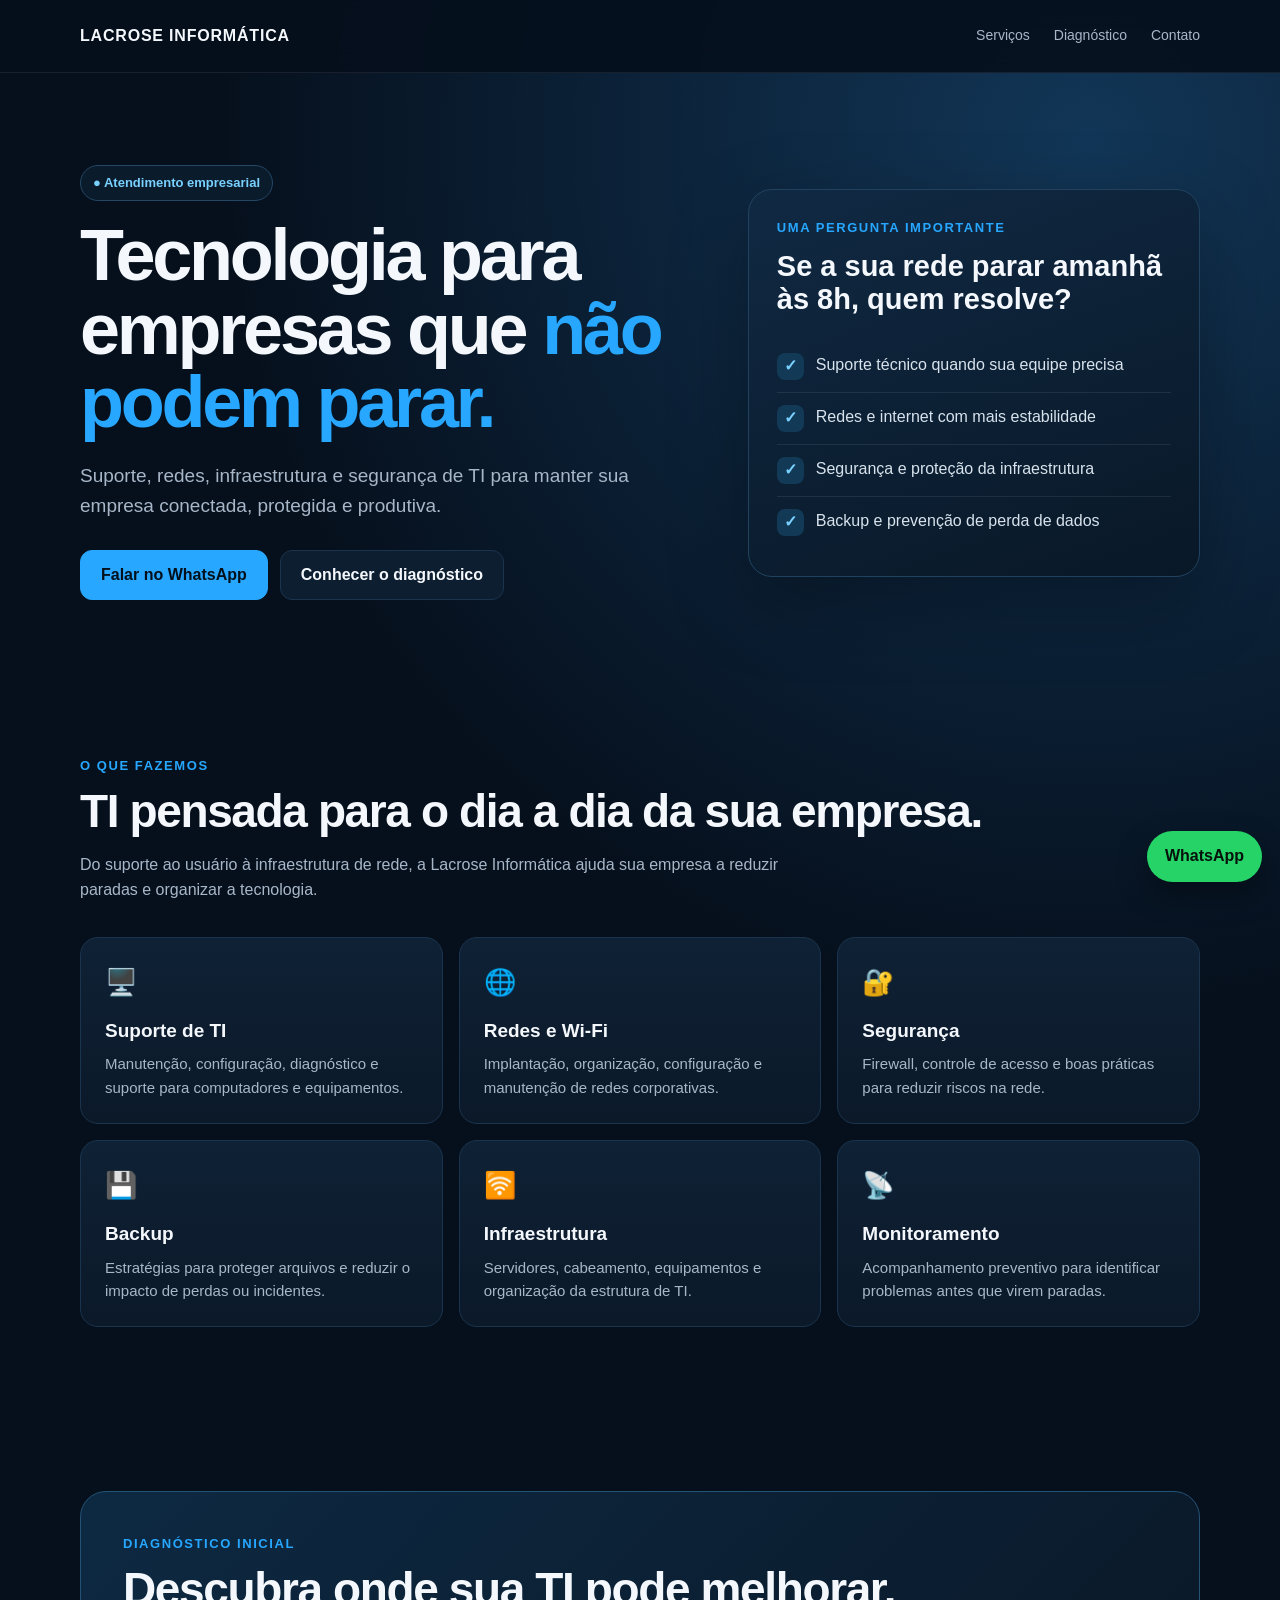
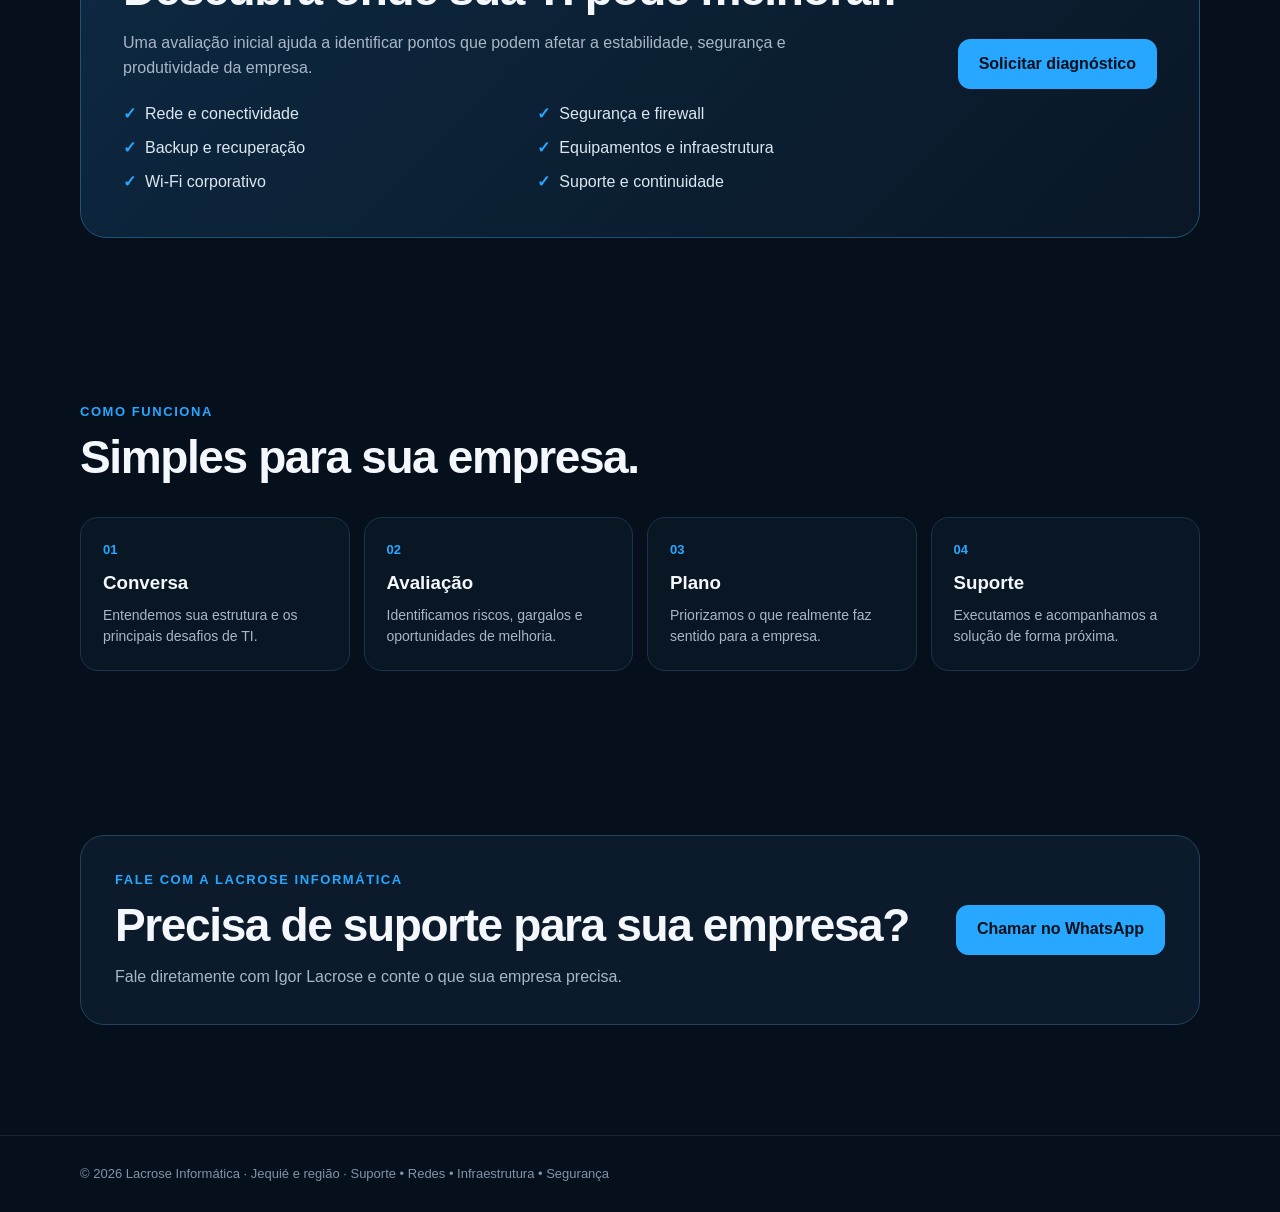
==== index.html @ 8b7aa982 "Publicar páginas institucionais" ====
<!doctype html>
<html lang="pt-BR">
<head>
<meta charset="utf-8">
<meta name="viewport" content="width=device-width,initial-scale=1">
<meta name="description" content="Lacrose Informática — suporte, redes, infraestrutura e segurança de TI para empresas.">
<title>Lacrose Informática | Tecnologia para empresas que não podem parar</title>
<style>
:root{--bg:#06101d;--panel:#0b1929;--panel2:#0f2135;--text:#f4f8fc;--muted:#a8b7c8;--accent:#27a7ff;--accent2:#79d1ff;--line:#1b344d;--max:1120px}
*{box-sizing:border-box}html{scroll-behavior:smooth}
body{margin:0;background:radial-gradient(circle at 85% 5%,#123657 0,transparent 30%),var(--bg);color:var(--text);font-family:Arial,Helvetica,sans-serif;line-height:1.55}
a{text-decoration:none;color:inherit}.container{width:min(calc(100% - 36px),var(--max));margin:auto}
nav{position:sticky;top:0;z-index:10;background:rgba(6,16,29,.92);backdrop-filter:blur(12px);border-bottom:1px solid rgba(255,255,255,.07)}
.navin{height:72px;display:flex;align-items:center;justify-content:space-between}.logo{font-weight:900;letter-spacing:.05em}.logo span{color:var(--accent)}
.navlinks{display:flex;gap:24px;color:var(--muted);font-size:14px}
.hero{padding:92px 0 74px}.grid{display:grid;grid-template-columns:1.15fr .85fr;gap:56px;align-items:center}
.badge{display:inline-flex;padding:7px 12px;border:1px solid #244765;border-radius:999px;background:#0a1b2c;color:var(--accent2);font-size:13px;font-weight:700}
h1{font-size:clamp(42px,6vw,72px);line-height:1.02;margin:18px 0 22px;letter-spacing:-.045em}h1 em{font-style:normal;color:var(--accent)}
.lead{font-size:19px;color:var(--muted);max-width:650px}.actions{display:flex;flex-wrap:wrap;gap:12px;margin-top:30px}
.btn{display:inline-flex;justify-content:center;align-items:center;min-height:50px;padding:0 20px;border-radius:12px;font-weight:800;border:1px solid var(--line);transition:.2s}.primary{background:var(--accent);color:#03101b;border-color:var(--accent)}.secondary{background:#0d1e30}
.hero-card{background:linear-gradient(160deg,#102943,#091827);border:1px solid #21425e;border-radius:24px;padding:28px;box-shadow:0 25px 80px rgba(0,0,0,.28)}
.kicker{color:var(--accent);font-size:13px;font-weight:900;letter-spacing:.12em;text-transform:uppercase}.question{font-size:29px;line-height:1.15;font-weight:850;margin:12px 0 24px}
.check{display:flex;gap:12px;padding:12px 0;border-bottom:1px solid rgba(255,255,255,.08);color:#d8e3ed}.check:last-child{border:0}
.icon{width:27px;height:27px;border-radius:8px;display:grid;place-items:center;background:#123956;color:var(--accent2);font-weight:900;flex:none}
section{padding:82px 0}h2{font-size:clamp(30px,4vw,46px);line-height:1.1;margin:10px 0 14px;letter-spacing:-.03em}.intro{color:var(--muted);max-width:720px}
.cards{display:grid;grid-template-columns:repeat(3,1fr);gap:16px;margin-top:34px}.card{background:linear-gradient(180deg,var(--panel2),var(--panel));border:1px solid var(--line);border-radius:18px;padding:24px}
.card h3{margin:14px 0 7px;font-size:19px}.card p{margin:0;color:var(--muted);font-size:15px}.bigicon{font-size:26px}
.diagnostic{background:linear-gradient(135deg,#0d2942,#0a1726);border:1px solid #235274;border-radius:26px;padding:42px}.diagnostic-grid{display:grid;grid-template-columns:1fr auto;gap:30px;align-items:center}
.list{display:grid;grid-template-columns:repeat(2,1fr);gap:9px 24px;margin:22px 0 0;padding:0;list-style:none;color:#dbe7f1}.list li:before{content:"✓";color:var(--accent);font-weight:900;margin-right:9px}
.steps{display:grid;grid-template-columns:repeat(4,1fr);gap:14px;margin-top:34px}.step{padding:22px;border:1px solid var(--line);border-radius:18px;background:#091725}
.num{font-size:13px;color:var(--accent);font-weight:900}.step h3{margin:8px 0}.step p{margin:0;color:var(--muted);font-size:14px}
.contact{padding-bottom:110px}.contact-box{display:flex;justify-content:space-between;gap:30px;align-items:center;background:#0b1b2b;border:1px solid #21425e;border-radius:24px;padding:34px}.contact-box p{color:var(--muted);margin:8px 0 0}
footer{border-top:1px solid rgba(255,255,255,.08);padding:28px 0;color:#8193a6;font-size:13px}.float{position:fixed;right:18px;bottom:18px;z-index:20;background:#25d366;color:#06120b;padding:13px 18px;border-radius:999px;font-weight:900;box-shadow:0 12px 30px rgba(0,0,0,.35)}
@media(max-width:850px){.grid{grid-template-columns:1fr;gap:32px}.hero{padding-top:58px}.cards{grid-template-columns:1fr 1fr}.steps{grid-template-columns:1fr 1fr}.diagnostic-grid,.contact-box{display:grid;grid-template-columns:1fr}.navlinks{display:none}}
@media(max-width:560px){.container{width:min(calc(100% - 28px),var(--max))}.cards,.steps,.list{grid-template-columns:1fr}h1{font-size:46px}.lead{font-size:17px}section{padding:62px 0}.hero-card,.diagnostic{padding:24px}.actions .btn{width:100%}.contact-box{padding:25px}}
</style>
</head>
<body>
<nav><div class="container navin"><a class="logo" href="#">LACROSE INFORMÁTICA</span></a><div class="navlinks"><a href="#servicos">Serviços</a><a href="#diagnostico">Diagnóstico</a><a href="#contato">Contato</a></div></div></nav>
<main>
<section class="hero"><div class="container grid"><div>
<div class="badge">● Atendimento empresarial</div>
<h1>Tecnologia para empresas que <em>não podem parar.</em></h1>
<p class="lead">Suporte, redes, infraestrutura e segurança de TI para manter sua empresa conectada, protegida e produtiva.</p>
<div class="actions">
<a class="btn primary" href="https://wa.me/5573981097097?text=Ol%C3%A1%2C%20vim%20pelo%20site%20da%20Lacrose%20Inform%C3%A1tica%20e%20gostaria%20de%20conhecer%20o%20atendimento%20empresarial." target="_blank">Falar no WhatsApp</a>
<a class="btn secondary" href="#diagnostico">Conhecer o diagnóstico</a>
</div></div>
<div class="hero-card"><div class="kicker">Uma pergunta importante</div><div class="question">Se a sua rede parar amanhã às 8h, quem resolve?</div>
<div class="check"><span class="icon">✓</span><span>Suporte técnico quando sua equipe precisa</span></div>
<div class="check"><span class="icon">✓</span><span>Redes e internet com mais estabilidade</span></div>
<div class="check"><span class="icon">✓</span><span>Segurança e proteção da infraestrutura</span></div>
<div class="check"><span class="icon">✓</span><span>Backup e prevenção de perda de dados</span></div></div></div></section>
<section id="servicos"><div class="container"><div class="kicker">O que fazemos</div><h2>TI pensada para o dia a dia da sua empresa.</h2><p class="intro">Do suporte ao usuário à infraestrutura de rede, a Lacrose Informática ajuda sua empresa a reduzir paradas e organizar a tecnologia.</p>
<div class="cards">
<article class="card"><div class="bigicon">🖥️</div><h3>Suporte de TI</h3><p>Manutenção, configuração, diagnóstico e suporte para computadores e equipamentos.</p></article>
<article class="card"><div class="bigicon">🌐</div><h3>Redes e Wi‑Fi</h3><p>Implantação, organização, configuração e manutenção de redes corporativas.</p></article>
<article class="card"><div class="bigicon">🔐</div><h3>Segurança</h3><p>Firewall, controle de acesso e boas práticas para reduzir riscos na rede.</p></article>
<article class="card"><div class="bigicon">💾</div><h3>Backup</h3><p>Estratégias para proteger arquivos e reduzir o impacto de perdas ou incidentes.</p></article>
<article class="card"><div class="bigicon">🛜</div><h3>Infraestrutura</h3><p>Servidores, cabeamento, equipamentos e organização da estrutura de TI.</p></article>
<article class="card"><div class="bigicon">📡</div><h3>Monitoramento</h3><p>Acompanhamento preventivo para identificar problemas antes que virem paradas.</p></article>
</div></div></section>
<section id="diagnostico"><div class="container"><div class="diagnostic"><div class="diagnostic-grid"><div>
<div class="kicker">Diagnóstico inicial</div><h2>Descubra onde sua TI pode melhorar.</h2><p class="intro">Uma avaliação inicial ajuda a identificar pontos que podem afetar a estabilidade, segurança e produtividade da empresa.</p>
<ul class="list"><li>Rede e conectividade</li><li>Segurança e firewall</li><li>Backup e recuperação</li><li>Equipamentos e infraestrutura</li><li>Wi‑Fi corporativo</li><li>Suporte e continuidade</li></ul>
</div><a class="btn primary" href="https://wa.me/5573981097097?text=Ol%C3%A1%2C%20quero%20solicitar%20um%20diagn%C3%B3stico%20inicial%20da%20infraestrutura%20de%20TI%20da%20minha%20empresa." target="_blank">Solicitar diagnóstico</a></div></div></div></section>
<section><div class="container"><div class="kicker">Como funciona</div><h2>Simples para sua empresa.</h2><div class="steps">
<div class="step"><div class="num">01</div><h3>Conversa</h3><p>Entendemos sua estrutura e os principais desafios de TI.</p></div>
<div class="step"><div class="num">02</div><h3>Avaliação</h3><p>Identificamos riscos, gargalos e oportunidades de melhoria.</p></div>
<div class="step"><div class="num">03</div><h3>Plano</h3><p>Priorizamos o que realmente faz sentido para a empresa.</p></div>
<div class="step"><div class="num">04</div><h3>Suporte</h3><p>Executamos e acompanhamos a solução de forma próxima.</p></div>
</div></div></section>
<section id="contato" class="contact"><div class="container"><div class="contact-box"><div>
<div class="kicker">Fale com a Lacrose Informática</div><h2>Precisa de suporte para sua empresa?</h2><p>Fale diretamente com Igor Lacrose e conte o que sua empresa precisa.</p>
</div><a class="btn primary" href="https://wa.me/5573981097097?text=Ol%C3%A1%2C%20quero%20falar%20com%20a%20Lacrose%20Inform%C3%A1tica." target="_blank">Chamar no WhatsApp</a>
</div></div></section>
</main>
<footer><div class="container">© 2026 Lacrose Informática · Jequié e região · Suporte • Redes • Infraestrutura • Segurança</div></footer>
<a class="float" href="https://wa.me/5573981097097?text=Ol%C3%A1%2C%20vim%20pelo%20site%20da%20Lacrose%20Inform%C3%A1tica." target="_blank">WhatsApp</a>
</body></html>
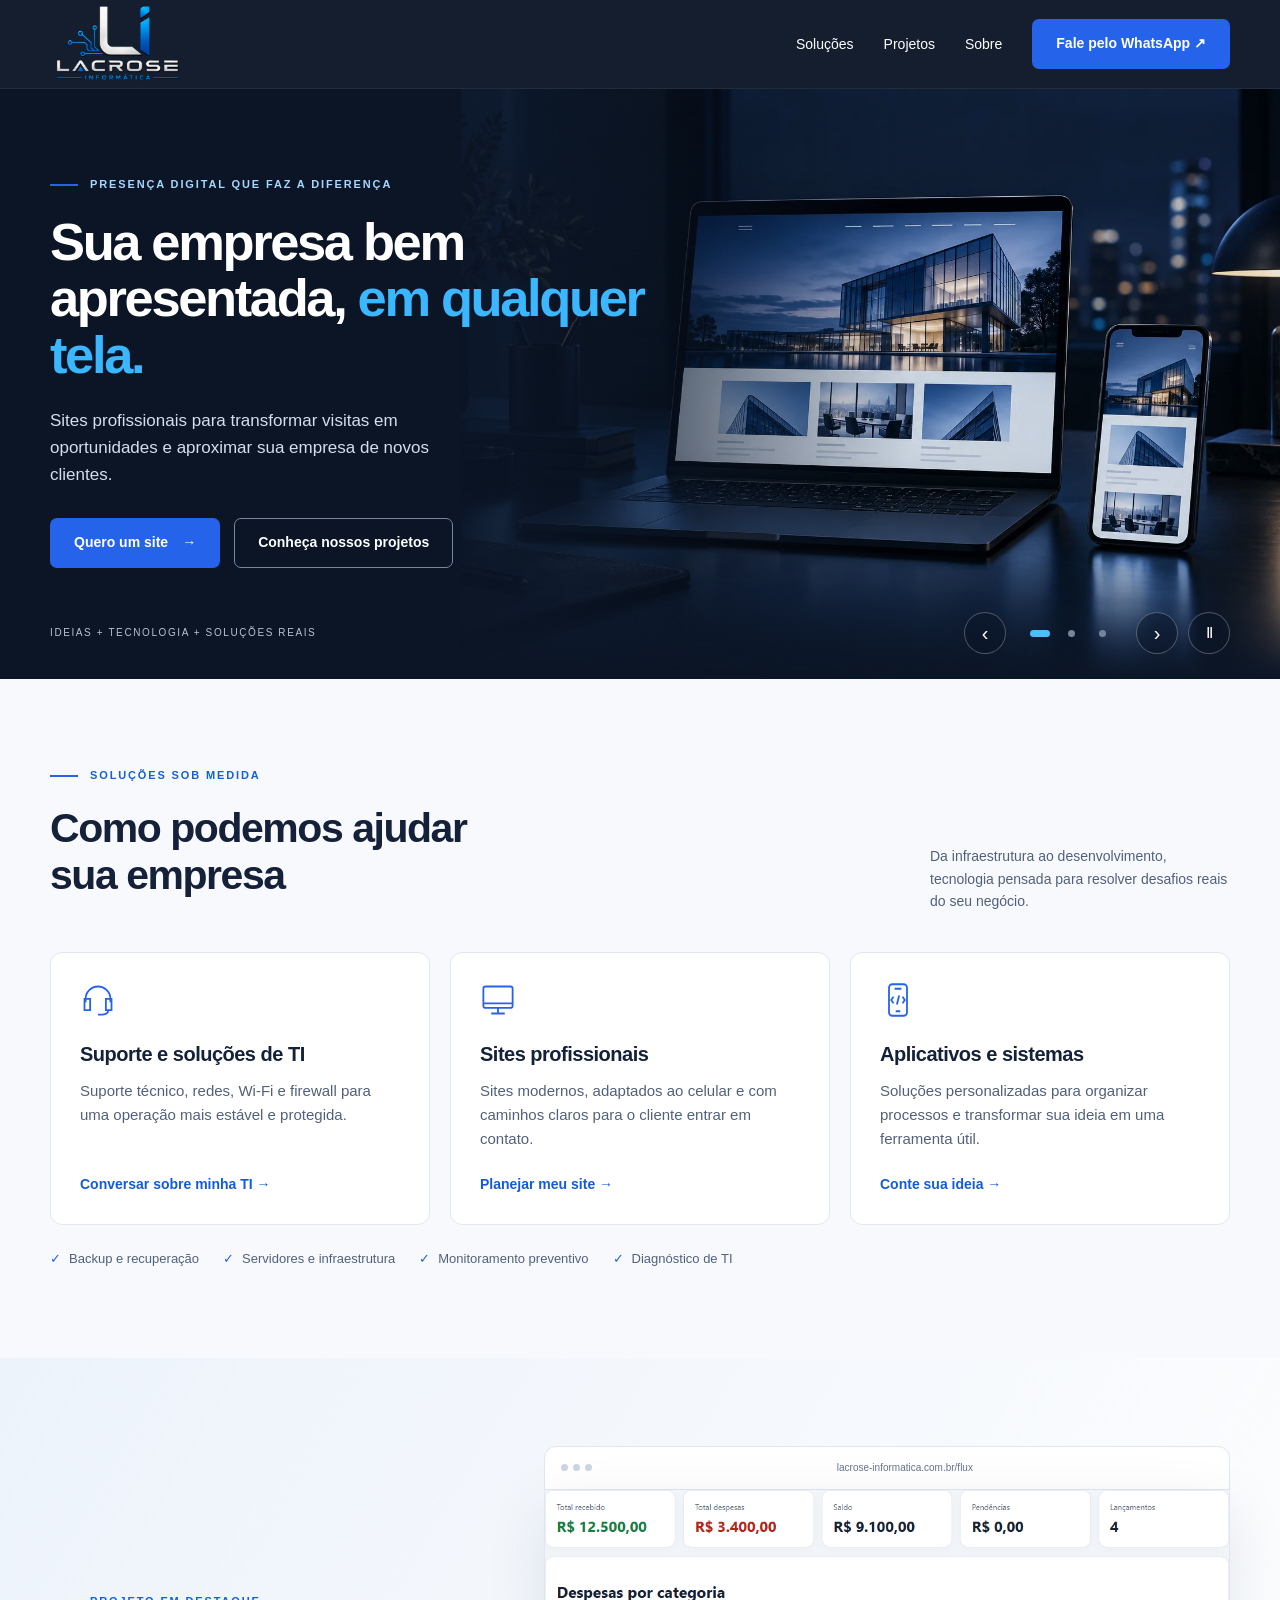
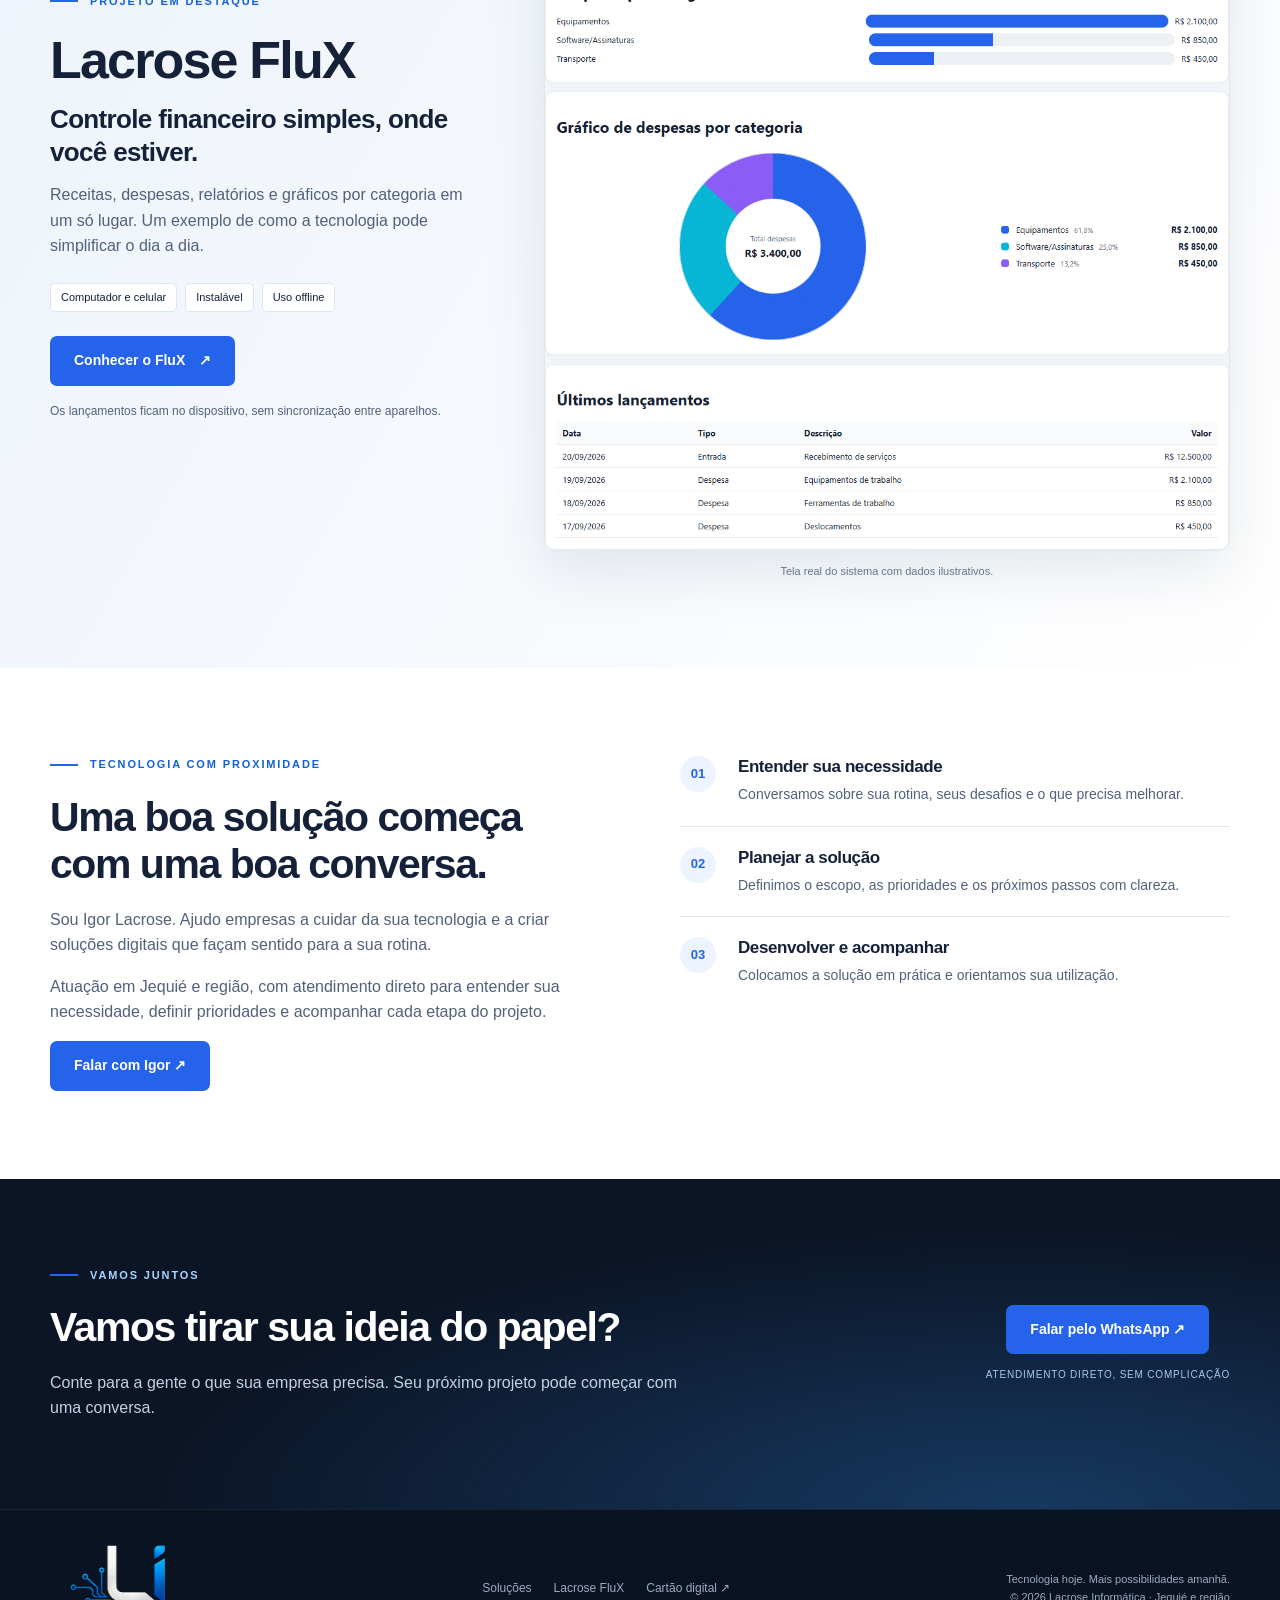
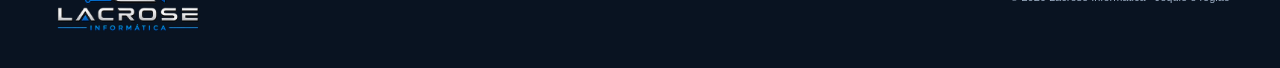
==== commit fad0bd81: "Substituir página principal por novo site Lacrose com carrossel e destaque FluX" ====
--- a/index.html
+++ b/index.html
@@ -1,80 +1,54 @@
-<!doctype html>
-<html lang="pt-BR">
-<head>
-<meta charset="utf-8">
-<meta name="viewport" content="width=device-width,initial-scale=1">
-<meta name="description" content="Lacrose Informática — suporte, redes, infraestrutura e segurança de TI para empresas.">
-<title>Lacrose Informática | Tecnologia para empresas que não podem parar</title>
-<style>
-:root{--bg:#06101d;--panel:#0b1929;--panel2:#0f2135;--text:#f4f8fc;--muted:#a8b7c8;--accent:#27a7ff;--accent2:#79d1ff;--line:#1b344d;--max:1120px}
-*{box-sizing:border-box}html{scroll-behavior:smooth}
-body{margin:0;background:radial-gradient(circle at 85% 5%,#123657 0,transparent 30%),var(--bg);color:var(--text);font-family:Arial,Helvetica,sans-serif;line-height:1.55}
-a{text-decoration:none;color:inherit}.container{width:min(calc(100% - 36px),var(--max));margin:auto}
-nav{position:sticky;top:0;z-index:10;background:rgba(6,16,29,.92);backdrop-filter:blur(12px);border-bottom:1px solid rgba(255,255,255,.07)}
-.navin{height:72px;display:flex;align-items:center;justify-content:space-between}.logo{font-weight:900;letter-spacing:.05em}.logo span{color:var(--accent)}
-.navlinks{display:flex;gap:24px;color:var(--muted);font-size:14px}
-.hero{padding:92px 0 74px}.grid{display:grid;grid-template-columns:1.15fr .85fr;gap:56px;align-items:center}
-.badge{display:inline-flex;padding:7px 12px;border:1px solid #244765;border-radius:999px;background:#0a1b2c;color:var(--accent2);font-size:13px;font-weight:700}
-h1{font-size:clamp(42px,6vw,72px);line-height:1.02;margin:18px 0 22px;letter-spacing:-.045em}h1 em{font-style:normal;color:var(--accent)}
-.lead{font-size:19px;color:var(--muted);max-width:650px}.actions{display:flex;flex-wrap:wrap;gap:12px;margin-top:30px}
-.btn{display:inline-flex;justify-content:center;align-items:center;min-height:50px;padding:0 20px;border-radius:12px;font-weight:800;border:1px solid var(--line);transition:.2s}.primary{background:var(--accent);color:#03101b;border-color:var(--accent)}.secondary{background:#0d1e30}
-.hero-card{background:linear-gradient(160deg,#102943,#091827);border:1px solid #21425e;border-radius:24px;padding:28px;box-shadow:0 25px 80px rgba(0,0,0,.28)}
-.kicker{color:var(--accent);font-size:13px;font-weight:900;letter-spacing:.12em;text-transform:uppercase}.question{font-size:29px;line-height:1.15;font-weight:850;margin:12px 0 24px}
-.check{display:flex;gap:12px;padding:12px 0;border-bottom:1px solid rgba(255,255,255,.08);color:#d8e3ed}.check:last-child{border:0}
-.icon{width:27px;height:27px;border-radius:8px;display:grid;place-items:center;background:#123956;color:var(--accent2);font-weight:900;flex:none}
-section{padding:82px 0}h2{font-size:clamp(30px,4vw,46px);line-height:1.1;margin:10px 0 14px;letter-spacing:-.03em}.intro{color:var(--muted);max-width:720px}
-.cards{display:grid;grid-template-columns:repeat(3,1fr);gap:16px;margin-top:34px}.card{background:linear-gradient(180deg,var(--panel2),var(--panel));border:1px solid var(--line);border-radius:18px;padding:24px}
-.card h3{margin:14px 0 7px;font-size:19px}.card p{margin:0;color:var(--muted);font-size:15px}.bigicon{font-size:26px}
-.diagnostic{background:linear-gradient(135deg,#0d2942,#0a1726);border:1px solid #235274;border-radius:26px;padding:42px}.diagnostic-grid{display:grid;grid-template-columns:1fr auto;gap:30px;align-items:center}
-.list{display:grid;grid-template-columns:repeat(2,1fr);gap:9px 24px;margin:22px 0 0;padding:0;list-style:none;color:#dbe7f1}.list li:before{content:"✓";color:var(--accent);font-weight:900;margin-right:9px}
-.steps{display:grid;grid-template-columns:repeat(4,1fr);gap:14px;margin-top:34px}.step{padding:22px;border:1px solid var(--line);border-radius:18px;background:#091725}
-.num{font-size:13px;color:var(--accent);font-weight:900}.step h3{margin:8px 0}.step p{margin:0;color:var(--muted);font-size:14px}
-.contact{padding-bottom:110px}.contact-box{display:flex;justify-content:space-between;gap:30px;align-items:center;background:#0b1b2b;border:1px solid #21425e;border-radius:24px;padding:34px}.contact-box p{color:var(--muted);margin:8px 0 0}
-footer{border-top:1px solid rgba(255,255,255,.08);padding:28px 0;color:#8193a6;font-size:13px}.float{position:fixed;right:18px;bottom:18px;z-index:20;background:#25d366;color:#06120b;padding:13px 18px;border-radius:999px;font-weight:900;box-shadow:0 12px 30px rgba(0,0,0,.35)}
-@media(max-width:850px){.grid{grid-template-columns:1fr;gap:32px}.hero{padding-top:58px}.cards{grid-template-columns:1fr 1fr}.steps{grid-template-columns:1fr 1fr}.diagnostic-grid,.contact-box{display:grid;grid-template-columns:1fr}.navlinks{display:none}}
-@media(max-width:560px){.container{width:min(calc(100% - 28px),var(--max))}.cards,.steps,.list{grid-template-columns:1fr}h1{font-size:46px}.lead{font-size:17px}section{padding:62px 0}.hero-card,.diagnostic{padding:24px}.actions .btn{width:100%}.contact-box{padding:25px}}
-</style>
-</head>
-<body>
-<nav><div class="container navin"><a class="logo" href="#">LACROSE INFORMÁTICA</span></a><div class="navlinks"><a href="#servicos">Serviços</a><a href="#diagnostico">Diagnóstico</a><a href="#contato">Contato</a></div></div></nav>
-<main>
-<section class="hero"><div class="container grid"><div>
-<div class="badge">● Atendimento empresarial</div>
-<h1>Tecnologia para empresas que <em>não podem parar.</em></h1>
-<p class="lead">Suporte, redes, infraestrutura e segurança de TI para manter sua empresa conectada, protegida e produtiva.</p>
-<div class="actions">
-<a class="btn primary" href="https://wa.me/5573981097097?text=Ol%C3%A1%2C%20vim%20pelo%20site%20da%20Lacrose%20Inform%C3%A1tica%20e%20gostaria%20de%20conhecer%20o%20atendimento%20empresarial." target="_blank">Falar no WhatsApp</a>
-<a class="btn secondary" href="#diagnostico">Conhecer o diagnóstico</a>
-</div></div>
-<div class="hero-card"><div class="kicker">Uma pergunta importante</div><div class="question">Se a sua rede parar amanhã às 8h, quem resolve?</div>
-<div class="check"><span class="icon">✓</span><span>Suporte técnico quando sua equipe precisa</span></div>
-<div class="check"><span class="icon">✓</span><span>Redes e internet com mais estabilidade</span></div>
-<div class="check"><span class="icon">✓</span><span>Segurança e proteção da infraestrutura</span></div>
-<div class="check"><span class="icon">✓</span><span>Backup e prevenção de perda de dados</span></div></div></div></section>
-<section id="servicos"><div class="container"><div class="kicker">O que fazemos</div><h2>TI pensada para o dia a dia da sua empresa.</h2><p class="intro">Do suporte ao usuário à infraestrutura de rede, a Lacrose Informática ajuda sua empresa a reduzir paradas e organizar a tecnologia.</p>
-<div class="cards">
-<article class="card"><div class="bigicon">🖥️</div><h3>Suporte de TI</h3><p>Manutenção, configuração, diagnóstico e suporte para computadores e equipamentos.</p></article>
-<article class="card"><div class="bigicon">🌐</div><h3>Redes e Wi‑Fi</h3><p>Implantação, organização, configuração e manutenção de redes corporativas.</p></article>
-<article class="card"><div class="bigicon">🔐</div><h3>Segurança</h3><p>Firewall, controle de acesso e boas práticas para reduzir riscos na rede.</p></article>
-<article class="card"><div class="bigicon">💾</div><h3>Backup</h3><p>Estratégias para proteger arquivos e reduzir o impacto de perdas ou incidentes.</p></article>
-<article class="card"><div class="bigicon">🛜</div><h3>Infraestrutura</h3><p>Servidores, cabeamento, equipamentos e organização da estrutura de TI.</p></article>
-<article class="card"><div class="bigicon">📡</div><h3>Monitoramento</h3><p>Acompanhamento preventivo para identificar problemas antes que virem paradas.</p></article>
-</div></div></section>
-<section id="diagnostico"><div class="container"><div class="diagnostic"><div class="diagnostic-grid"><div>
-<div class="kicker">Diagnóstico inicial</div><h2>Descubra onde sua TI pode melhorar.</h2><p class="intro">Uma avaliação inicial ajuda a identificar pontos que podem afetar a estabilidade, segurança e produtividade da empresa.</p>
-<ul class="list"><li>Rede e conectividade</li><li>Segurança e firewall</li><li>Backup e recuperação</li><li>Equipamentos e infraestrutura</li><li>Wi‑Fi corporativo</li><li>Suporte e continuidade</li></ul>
-</div><a class="btn primary" href="https://wa.me/5573981097097?text=Ol%C3%A1%2C%20quero%20solicitar%20um%20diagn%C3%B3stico%20inicial%20da%20infraestrutura%20de%20TI%20da%20minha%20empresa." target="_blank">Solicitar diagnóstico</a></div></div></div></section>
-<section><div class="container"><div class="kicker">Como funciona</div><h2>Simples para sua empresa.</h2><div class="steps">
-<div class="step"><div class="num">01</div><h3>Conversa</h3><p>Entendemos sua estrutura e os principais desafios de TI.</p></div>
-<div class="step"><div class="num">02</div><h3>Avaliação</h3><p>Identificamos riscos, gargalos e oportunidades de melhoria.</p></div>
-<div class="step"><div class="num">03</div><h3>Plano</h3><p>Priorizamos o que realmente faz sentido para a empresa.</p></div>
-<div class="step"><div class="num">04</div><h3>Suporte</h3><p>Executamos e acompanhamos a solução de forma próxima.</p></div>
-</div></div></section>
-<section id="contato" class="contact"><div class="container"><div class="contact-box"><div>
-<div class="kicker">Fale com a Lacrose Informática</div><h2>Precisa de suporte para sua empresa?</h2><p>Fale diretamente com Igor Lacrose e conte o que sua empresa precisa.</p>
-</div><a class="btn primary" href="https://wa.me/5573981097097?text=Ol%C3%A1%2C%20quero%20falar%20com%20a%20Lacrose%20Inform%C3%A1tica." target="_blank">Chamar no WhatsApp</a>
-</div></div></section>
-</main>
-<footer><div class="container">© 2026 Lacrose Informática · Jequié e região · Suporte • Redes • Infraestrutura • Segurança</div></footer>
-<a class="float" href="https://wa.me/5573981097097?text=Ol%C3%A1%2C%20vim%20pelo%20site%20da%20Lacrose%20Inform%C3%A1tica." target="_blank">WhatsApp</a>
-</body></html>+<!doctype html>
+<html lang="pt-BR">
+<head>
+<meta charset="utf-8"><meta name="viewport" content="width=device-width,initial-scale=1,viewport-fit=cover">
+<meta name="theme-color" content="#0b1526"><meta name="description" content="Sites profissionais, aplicativos personalizados, suporte de TI, redes e firewall. Conheça as soluções da Lacrose Informática para sua empresa.">
+<meta property="og:title" content="Lacrose Informática | Sua empresa mais digital"><meta property="og:description" content="Sites, aplicativos sob medida e soluções de TI. Tecnologia para simplificar a rotina da sua empresa."><meta property="og:type" content="website"><meta property="og:url" content="https://lacrose-informatica.com.br/"><meta property="og:image" content="https://lacrose-informatica.com.br/lacrose-sites.webp">
+<link rel="canonical" href="https://lacrose-informatica.com.br/"><title>Lacrose Informática | Sites, aplicativos e soluções de TI</title>
+<link rel="preload" as="image" href="lacrose-sites.webp">
+<style>
+:root{--navy:#0b1526;--blue:#2563eb;--cyan:#3bb7ff;--ink:#142139;--muted:#52617a;--line:#e0e7f0;--max:1180px}*{box-sizing:border-box}html{scroll-behavior:smooth;scroll-padding-top:100px}body{margin:0;font-family:Inter,Segoe UI,Arial,sans-serif;color:var(--ink);line-height:1.6;background:#fff}button,a{-webkit-tap-highlight-color:transparent}button{font:inherit;cursor:pointer}a{color:inherit;text-decoration:none}button,a{touch-action:manipulation}img{display:block;max-width:100%;height:auto}a:focus-visible,button:focus-visible{outline:3px solid #49bfff;outline-offset:5px}.wrap{width:min(var(--max),calc(100% - 64px));margin:auto}.skip{position:fixed;top:-100px;left:20px;background:#fff;padding:12px;z-index:100}.skip:focus{top:10px}.header{position:sticky;top:0;z-index:20;background:#0b1526f5;color:#fff;border-bottom:1px solid #ffffff10;backdrop-filter:blur(16px)}.nav{display:flex;align-items:center;justify-content:space-between;min-height:88px;gap:28px}.logo{line-height:1;font-size:28px;letter-spacing:.015em;font-weight:800;display:inline-flex;flex-direction:column}.logo .a{color:var(--cyan)}.logo small{letter-spacing:.4em;font-size:9px;margin-top:8px;font-weight:500}.navlinks{display:flex;align-items:center;gap:30px;font-size:14px}.navlinks>a:not(.btn):hover{color:var(--cyan)}.btn{display:inline-flex;align-items:center;justify-content:center;gap:14px;padding:14px 23px;min-height:48px;border-radius:7px;background:var(--blue);color:white;border:1px solid transparent;font-weight:650;font-size:14px;line-height:1.4;transition:background .2s,transform .2s}.btn:hover{background:#164bcd;transform:translateY(-2px)}.btn.outline{background:transparent;border-color:#7288a1;color:#fff}.btn.outline:hover{background:#ffffff10}.menu{display:none;background:transparent;color:white;border:1px solid #435065;border-radius:6px;padding:9px 13px}.hero{background:var(--navy);color:white;position:relative;overflow:hidden}.slide[hidden]{display:none}.slide{position:relative;min-height:590px;display:flex;align-items:center;padding:76px 0 100px}.hero-image{position:absolute;right:0;top:0;width:64%;height:100%;object-fit:cover;object-position:center;opacity:.94}.shade{position:absolute;inset:0;background:linear-gradient(90deg,#0b1526 0%,#0b1526 29%,#0b1526d9 42%,#0b152600 71%),linear-gradient(0deg,#0b1526 0%,transparent 22%)}.slide-content{position:relative;z-index:1;width:52%;max-width:630px}.eyebrow{display:flex;align-items:center;gap:12px;font-size:11px;text-transform:uppercase;font-weight:700;letter-spacing:.17em;color:#1261d6;margin-bottom:20px}.eyebrow:before{content:"";width:28px;height:2px;background:var(--blue)}.hero .eyebrow{color:#a7d6ff}h1,h2,h3,p{margin-top:0}.hero h1,.hero h2{font-size:clamp(36px,4.1vw,57px);line-height:1.08;letter-spacing:-.045em;margin-bottom:23px;font-weight:750}.hero em{font-style:normal;color:var(--cyan)}.hero p{font-size:17px;color:#d4deec;max-width:430px;margin-bottom:30px}.actions{display:flex;gap:14px;flex-wrap:wrap}.carousel-controls{position:absolute;bottom:25px;left:0;right:0;z-index:2;display:flex;align-items:center;justify-content:space-between;gap:20px}.control-info{color:#b6c3d5;font-size:10px;letter-spacing:.16em;text-transform:uppercase}.control-buttons{display:flex;align-items:center;gap:10px}.arrow,.pause{border:1px solid #ffffff45;border-radius:50%;width:42px;height:42px;background:#0b152680;color:#fff;font-size:20px;display:grid;place-items:center}.pause{font-size:15px}.dots{display:flex;align-items:center;gap:3px;margin:0 10px}.dot{border:0;background:transparent;width:28px;height:36px;position:relative;padding:0}.dot:after{content:"";position:absolute;width:7px;height:7px;border-radius:50%;background:#75849b;inset:0;margin:auto}.dot[aria-current="true"]:after{background:#49bfff;width:20px;border-radius:9px}.sr-only{position:absolute;width:1px;height:1px;padding:0;margin:-1px;overflow:hidden;clip:rect(0,0,0,0);white-space:nowrap;border:0}.section{padding:88px 0}.section-heading{display:flex;gap:60px;align-items:end;justify-content:space-between;margin-bottom:34px}.section-heading>div{max-width:700px}.section-heading p{max-width:300px;font-size:14px;color:var(--muted);margin-bottom:5px}h2{font-size:clamp(29px,3.2vw,42px);line-height:1.16;letter-spacing:-.035em;margin-bottom:18px}h3{font-size:20px;line-height:1.3;letter-spacing:-.025em;margin-bottom:12px}.services{background:#f7f9fc}.cards{display:grid;grid-template-columns:repeat(3,1fr);gap:20px}.card{background:#fff;border:1px solid var(--line);padding:29px;border-radius:12px;display:flex;flex-direction:column}.service-icon{color:var(--blue);width:36px;height:36px;margin-bottom:23px}.card p{font-size:15px;color:var(--muted);margin-bottom:22px}.card a{color:#145bd5;font-size:14px;font-weight:650;margin-top:auto}.card a:hover{text-decoration:underline}.extras{margin-top:24px;color:var(--muted);font-size:13px;display:flex;gap:10px 24px;flex-wrap:wrap}.extras span:before{content:'✓';color:var(--blue);margin-right:8px}.project{background:linear-gradient(120deg,#edf3fb,#fff);overflow:hidden}.project-grid{display:grid;grid-template-columns:.78fr 1.22fr;gap:55px;align-items:center}.project h2{font-size:52px;margin-bottom:12px}.project h3{font-size:26px;font-weight:550}.project p{color:var(--muted);font-size:16px}.tags{display:flex;gap:8px;flex-wrap:wrap;margin:24px 0}.tags span{font-size:11px;padding:5px 10px;background:#fff;border:1px solid #dce6f3;border-radius:5px}.project-screen{margin:0}.browser-bar{background:#fff;border:1px solid var(--line);border-radius:12px 12px 0 0;display:flex;gap:5px;padding:13px 16px;align-items:center}.browser-bar i{width:7px;height:7px;border-radius:50%;background:#cbd5e1}.browser-bar span{font-size:10px;color:#65748b;margin:auto}.project-screen img{width:100%;border:1px solid var(--line);border-top:0;border-radius:0 0 12px 12px;box-shadow:0 20px 60px #0b26451a}.project-screen figcaption{font-size:11px;color:#68758a;text-align:center;margin-top:12px}.about-grid{display:grid;grid-template-columns:1fr 1fr;gap:80px;align-items:start}.about p{color:var(--muted)}.steps{display:grid;gap:20px}.step{display:grid;grid-template-columns:44px 1fr;gap:14px;border-bottom:1px solid var(--line);padding-bottom:20px}.step:last-child{border-bottom:0}.step>span{font-size:13px;font-weight:700;color:var(--blue);background:#edf4ff;border-radius:50%;width:36px;height:36px;display:grid;place-items:center}.step h3{font-size:17px;margin:0 0 5px}.step p{font-size:14px;margin:0}.contact{background:radial-gradient(ellipse at 80% 100%,#173960,transparent 60%),var(--navy);color:white}.contact-grid{display:flex;justify-content:space-between;align-items:center;gap:50px}.contact .eyebrow{color:#a7d6ff}.contact h2{max-width:700px}.contact p{color:#c4d1e2;max-width:650px;margin-bottom:0}.contact-action{text-align:center;flex-shrink:0}.contact-action small{display:block;font-size:10px;letter-spacing:.08em;margin-top:13px;color:#a7c9e9}.footer{background:#091321;color:#9bacc2;border-top:1px solid #ffffff12;padding:35px 0}.footer-grid{display:flex;align-items:center;justify-content:space-between;gap:28px;flex-wrap:wrap}.footer .logo{font-size:23px;color:#fff}.footer .logo small{font-size:8px}.footer-links{display:flex;gap:22px;font-size:12px}.footer p{font-size:11px;margin:0;text-align:right}.footer a:hover{color:#fff}
+@media(min-width:1500px){.hero-image{width:59%}.shade{background:linear-gradient(90deg,#0b1526 0%,#0b1526 32%,#0b1526aa 46%,transparent 70%)}}
+@media(max-width:950px){.wrap{width:calc(100% - 40px)}.navlinks{gap:18px}.navlinks .btn{padding:12px}.slide{min-height:560px}.slide-content{width:57%}.hero h1,.hero h2{font-size:44px}.section{padding:65px 0}.section-heading{gap:30px}.cards{gap:12px}.card{padding:22px}.project-grid{gap:28px}.project h2{font-size:42px}.project h3{font-size:23px}.about-grid{gap:40px}.contact-grid{gap:30px}}
+@media(max-width:700px){html{scroll-padding-top:90px}.wrap{width:calc(100% - 36px)}.nav{min-height:74px}.logo{font-size:24px}.menu{display:block}.navlinks{display:none;position:absolute;top:74px;left:0;right:0;background:#0b1526;padding:22px;flex-direction:column;border-bottom:1px solid #ffffff20;align-items:stretch}.navlinks.open{display:flex}.navlinks>a{text-align:center;padding:9px}.slide{display:block;min-height:700px;padding:40px 0 310px}.slide-content{width:100%;max-width:560px}.hero h1,.hero h2{font-size:clamp(34px,8.8vw,48px);max-width:520px}.hero p{font-size:16px;max-width:440px}.hero-image{top:auto;bottom:40px;width:100%;height:310px;object-position:center}.shade{background:linear-gradient(180deg,#0b1526 0%,#0b1526 49%,#0b152620 73%,#0b1526 100%)}.hero .eyebrow{font-size:10px;margin-bottom:18px}.actions{gap:10px}.actions .btn{padding:13px 16px;font-size:13px}.carousel-controls{bottom:14px;justify-content:center}.control-info{display:none}.section-heading{display:block}.section-heading p{max-width:100%;margin-top:18px}.cards{grid-template-columns:1fr;gap:15px}.card{padding:26px}.service-icon{margin-bottom:18px}.project-grid,.about-grid{grid-template-columns:1fr;gap:32px}.project h2{font-size:43px}.project h3{max-width:360px}.section{padding:54px 0}.extras{gap:8px 18px}.contact-grid{display:block}.contact-action{text-align:left;margin-top:28px}.contact-action small{margin-left:4px}.footer-grid{align-items:flex-start;gap:26px}.footer p{text-align:left;width:100%}.footer-links{flex-wrap:wrap}}
+@media(prefers-reduced-motion:reduce){html{scroll-behavior:auto}*,*:before,*:after{transition:none!important}}
+/* Logo 3D aprovada: proporção original e altura do cabeçalho preservadas. */
+.logo{flex:0 0 auto;display:inline-flex;align-items:center;justify-content:center;line-height:0}
+.logo .brand-image{display:block;width:auto;height:76px;max-width:100%;object-fit:contain}
+.footer .logo .brand-image{height:88px}
+@media(max-width:700px){.header .logo .brand-image{height:62px}.footer .logo .brand-image{height:78px}}
+</style>
+</head>
+<body>
+<a class="skip" href="#principal">Pular para o conteúdo</a>
+<header class="header"><nav class="wrap nav" aria-label="Navegação principal"><a class="logo" href="#principal" aria-label="Lacrose Informática — início"><img class="brand-image" src="lacrose-logo-3d.png" alt="Lacrose Informática" width="1672" height="941" decoding="async"></a><button class="menu" aria-expanded="false" aria-controls="navlinks">Menu ☰</button><div class="navlinks" id="navlinks"><a href="#servicos">Soluções</a><a href="#projetos">Projetos</a><a href="#sobre">Sobre</a><a class="btn" href="https://wa.me/5573981097097?text=Ol%C3%A1%2C%20vim%20pelo%20site%20da%20Lacrose%20e%20gostaria%20de%20conversar%20sobre%20minha%20empresa." target="_blank" rel="noopener noreferrer" data-contact="Olá, vim pelo site da Lacrose e gostaria de conversar sobre minha empresa.">Fale pelo WhatsApp ↗</a></div></nav></header>
+<main id="principal">
+<section class="hero" aria-label="Soluções Lacrose" aria-roledescription="carrossel">
+<article class="slide" id="slide-1" role="group" aria-roledescription="slide" aria-label="1 de 3: Desenvolvimento de sites"><img class="hero-image" src="lacrose-sites.webp" alt="Site profissional apresentado em computador e celular" width="1536" height="1024" fetchpriority="high"><div class="shade"></div><div class="wrap"><div class="slide-content"><div class="eyebrow">Presença digital que faz a diferença</div><h1>Sua empresa bem apresentada, <em>em qualquer tela.</em></h1><p>Sites profissionais para transformar visitas em oportunidades e aproximar sua empresa de novos clientes.</p><div class="actions"><a class="btn" href="https://wa.me/5573981097097?text=Ol%C3%A1%2C%20quero%20conversar%20sobre%20um%20site%20profissional%20para%20minha%20empresa." target="_blank" rel="noopener noreferrer" data-contact="Olá, quero conversar sobre um site profissional para minha empresa.">Quero um site <span aria-hidden="true">→</span></a><a class="btn outline" href="#projetos">Conheça nossos projetos</a></div></div></div></article>
+<article class="slide" id="slide-2" role="group" aria-roledescription="slide" aria-label="2 de 3: Redes e segurança" hidden><img class="hero-image" src="lacrose-redes.webp" alt="Infraestrutura de rede corporativa com equipamentos e cabeamento organizado" width="1536" height="1024" loading="lazy"><div class="shade"></div><div class="wrap"><div class="slide-content"><div class="eyebrow">Redes, segurança e firewall</div><h2>Mais proteção.<br><em>Mais estabilidade.</em></h2><p>Infraestrutura bem planejada para sua equipe trabalhar conectada, com mais segurança e tranquilidade.</p><div class="actions"><a class="btn" href="https://wa.me/5573981097097?text=Ol%C3%A1%2C%20gostaria%20de%20avaliar%20a%20rede%20e%20a%20seguran%C3%A7a%20de%20TI%20da%20minha%20empresa." target="_blank" rel="noopener noreferrer" data-contact="Olá, gostaria de avaliar a rede e a segurança de TI da minha empresa.">Quero proteger minha empresa <span aria-hidden="true">→</span></a></div></div></div></article>
+<article class="slide" id="slide-3" role="group" aria-roledescription="slide" aria-label="3 de 3: Aplicativos personalizados" hidden><img class="hero-image" src="lacrose-apps.webp" alt="Aplicativo empresarial de gestão apresentado em computador e tablet" width="1536" height="1024" loading="lazy"><div class="shade"></div><div class="wrap"><div class="slide-content"><div class="eyebrow">Desenvolvimento sob medida</div><h2>Um aplicativo feito <em>para o seu negócio.</em></h2><p>Sistemas personalizados para simplificar processos, organizar informações e facilitar a rotina da sua empresa.</p><div class="actions"><a class="btn" href="https://wa.me/5573981097097?text=Ol%C3%A1%2C%20tenho%20uma%20ideia%20de%20aplicativo%20ou%20sistema%20para%20minha%20empresa%20e%20quero%20conversar." target="_blank" rel="noopener noreferrer" data-contact="Olá, tenho uma ideia de aplicativo ou sistema para minha empresa e quero conversar.">Vamos conversar sobre sua ideia <span aria-hidden="true">→</span></a></div></div></div></article>
+<div class="wrap carousel-controls"><span class="control-info">Ideias + tecnologia + soluções reais</span><div class="control-buttons"><button class="arrow prev" aria-label="Slide anterior">‹</button><div class="dots" aria-label="Escolher slide"><button class="dot" aria-label="Mostrar sites" aria-controls="slide-1" aria-current="true"></button><button class="dot" aria-label="Mostrar redes e segurança" aria-controls="slide-2" aria-current="false"></button><button class="dot" aria-label="Mostrar aplicativos" aria-controls="slide-3" aria-current="false"></button></div><button class="arrow next" aria-label="Próximo slide">›</button><button class="pause" aria-label="Pausar troca automática">Ⅱ</button></div></div><div class="sr-only" id="slide-status" aria-live="polite" aria-atomic="true"></div>
+</section>
+<section class="section services" id="servicos"><div class="wrap"><div class="section-heading"><div><div class="eyebrow">Soluções sob medida</div><h2>Como podemos ajudar<br>sua empresa</h2></div><p>Da infraestrutura ao desenvolvimento, tecnologia pensada para resolver desafios reais do seu negócio.</p></div><div class="cards">
+<article class="card"><svg class="service-icon" viewBox="0 0 32 32" fill="none" stroke="currentColor" stroke-width="1.6" aria-hidden="true"><path d="M5 18v-3a11 11 0 0 1 22 0v3M7 15H4v10h5V15zM25 15h3v10h-5V15zM25 25c0 4-4 4-9 4"/></svg><h3>Suporte e soluções de TI</h3><p>Suporte técnico, redes, Wi-Fi e firewall para uma operação mais estável e protegida.</p><a href="https://wa.me/5573981097097?text=Ol%C3%A1%2C%20preciso%20de%20suporte%20ou%20de%20um%20diagn%C3%B3stico%20da%20infraestrutura%20de%20TI%20da%20minha%20empresa." target="_blank" rel="noopener noreferrer" data-contact="Olá, preciso de suporte ou de um diagnóstico da infraestrutura de TI da minha empresa.">Conversar sobre minha TI →</a></article>
+<article class="card"><svg class="service-icon" viewBox="0 0 32 32" fill="none" stroke="currentColor" stroke-width="1.6" aria-hidden="true"><rect x="3" y="4" width="26" height="19" rx="2"/><path d="M3 19h26M16 23v5M10 28h12"/></svg><h3>Sites profissionais</h3><p>Sites modernos, adaptados ao celular e com caminhos claros para o cliente entrar em contato.</p><a href="https://wa.me/5573981097097?text=Ol%C3%A1%2C%20quero%20criar%20ou%20modernizar%20o%20site%20da%20minha%20empresa." target="_blank" rel="noopener noreferrer" data-contact="Olá, quero criar ou modernizar o site da minha empresa.">Planejar meu site →</a></article>
+<article class="card"><svg class="service-icon" viewBox="0 0 32 32" fill="none" stroke="currentColor" stroke-width="1.6" aria-hidden="true"><rect x="8" y="2" width="16" height="28" rx="3"/><path d="M13 6h6M14 26h4M12 13l-2 3 2 3M20 13l2 3-2 3M17 12l-2 8"/></svg><h3>Aplicativos e sistemas</h3><p>Soluções personalizadas para organizar processos e transformar sua ideia em uma ferramenta útil.</p><a href="https://wa.me/5573981097097?text=Ol%C3%A1%2C%20gostaria%20de%20desenvolver%20um%20aplicativo%20ou%20sistema%20personalizado." target="_blank" rel="noopener noreferrer" data-contact="Olá, gostaria de desenvolver um aplicativo ou sistema personalizado.">Conte sua ideia →</a></article></div><div class="extras"><span>Backup e recuperação</span><span>Servidores e infraestrutura</span><span>Monitoramento preventivo</span><span>Diagnóstico de TI</span></div></div></section>
+<section class="section project" id="projetos"><div class="wrap project-grid"><div><div class="eyebrow">Projeto em destaque</div><h2>Lacrose FluX</h2><h3>Controle financeiro simples, onde você estiver.</h3><p>Receitas, despesas, relatórios e gráficos por categoria em um só lugar. Um exemplo de como a tecnologia pode simplificar o dia a dia.</p><div class="tags"><span>Computador e celular</span><span>Instalável</span><span>Uso offline</span></div><a class="btn" href="/flux/" target="_blank" rel="noopener noreferrer">Conhecer o FluX <span aria-hidden="true">↗</span></a><p style="font-size:12px;margin-top:16px">Os lançamentos ficam no dispositivo, sem sincronização entre aparelhos.</p></div><figure class="project-screen"><div class="browser-bar" aria-hidden="true"><i></i><i></i><i></i><span>lacrose-informatica.com.br/flux</span></div><img src="lacrose-flux-demo.png" width="1100" height="850" alt="Tela real do Lacrose FluX com resumo financeiro e gráfico de despesas por categoria" loading="lazy"><figcaption>Tela real do sistema com dados ilustrativos.</figcaption></figure></div></section>
+<section class="section about" id="sobre"><div class="wrap about-grid"><div><div class="eyebrow">Tecnologia com proximidade</div><h2>Uma boa solução começa com uma boa conversa.</h2><p>Sou Igor Lacrose. Ajudo empresas a cuidar da sua tecnologia e a criar soluções digitais que façam sentido para a sua rotina.</p><p>Atuação em Jequié e região, com atendimento direto para entender sua necessidade, definir prioridades e acompanhar cada etapa do projeto.</p><a class="btn" href="https://wa.me/5573981097097?text=Ol%C3%A1%2C%20quero%20conversar%20com%20Igor%20sobre%20uma%20solu%C3%A7%C3%A3o%20para%20minha%20empresa." target="_blank" rel="noopener noreferrer" data-contact="Olá, quero conversar com Igor sobre uma solução para minha empresa.">Falar com Igor ↗</a></div><div class="steps"><div class="step"><span>01</span><div><h3>Entender sua necessidade</h3><p>Conversamos sobre sua rotina, seus desafios e o que precisa melhorar.</p></div></div><div class="step"><span>02</span><div><h3>Planejar a solução</h3><p>Definimos o escopo, as prioridades e os próximos passos com clareza.</p></div></div><div class="step"><span>03</span><div><h3>Desenvolver e acompanhar</h3><p>Colocamos a solução em prática e orientamos sua utilização.</p></div></div></div></div></section>
+<section class="section contact" id="contato"><div class="wrap contact-grid"><div><div class="eyebrow">Vamos juntos</div><h2>Vamos tirar sua ideia do papel?</h2><p>Conte para a gente o que sua empresa precisa. Seu próximo projeto pode começar com uma conversa.</p></div><div class="contact-action"><a class="btn" href="https://wa.me/5573981097097?text=Ol%C3%A1%2C%20vim%20pelo%20site%20da%20Lacrose%20Inform%C3%A1tica%20e%20quero%20conversar%20sobre%20um%20projeto." target="_blank" rel="noopener noreferrer" data-contact="Olá, vim pelo site da Lacrose Informática e quero conversar sobre um projeto.">Falar pelo WhatsApp ↗</a><small>ATENDIMENTO DIRETO, SEM COMPLICAÇÃO</small></div></div></section>
+</main><footer class="footer"><div class="wrap footer-grid"><a class="logo" href="#principal"><img class="brand-image" src="lacrose-logo-3d.png" alt="Lacrose Informática" width="1672" height="941" decoding="async"></a><div class="footer-links"><a href="#servicos">Soluções</a><a href="/flux/">Lacrose FluX</a><a href="/card/">Cartão digital ↗</a></div><p>Tecnologia hoje. Mais possibilidades amanhã.<br>© 2026 Lacrose Informática · Jequié e região</p></div></footer>
+<script>
+(function(){
+'use strict';
+document.querySelectorAll('[data-contact]').forEach(function(a){a.href='https://wa.me/5573981097097?text='+encodeURIComponent(a.dataset.contact);a.target='_blank';a.rel='noopener noreferrer'});
+var menu=document.querySelector('.menu'),nav=document.querySelector('.navlinks');menu.addEventListener('click',function(){var open=menu.getAttribute('aria-expanded')!=='true';menu.setAttribute('aria-expanded',String(open));nav.classList.toggle('open',open)});nav.querySelectorAll('a').forEach(function(a){a.addEventListener('click',function(){menu.setAttribute('aria-expanded','false');nav.classList.remove('open')})});document.addEventListener('keydown',function(e){if(e.key==='Escape'&&menu.getAttribute('aria-expanded')==='true'){menu.setAttribute('aria-expanded','false');nav.classList.remove('open');menu.focus()}});
+var hero=document.querySelector('.hero'),slides=Array.from(document.querySelectorAll('.slide')),dots=Array.from(document.querySelectorAll('.dot')),pause=document.querySelector('.pause'),current=0,timer,hover=false,focus=false,visible=true,touchX=null,touchY=null;
+var motion=window.matchMedia('(prefers-reduced-motion: reduce)'),playing=!motion.matches;
+function state(){pause.textContent=playing?'Ⅱ':'▶';pause.setAttribute('aria-label',playing?'Pausar troca automática':'Iniciar troca automática')}
+function show(i,announce){current=(i+slides.length)%slides.length;slides.forEach(function(s,n){s.hidden=n!==current});dots.forEach(function(d,n){d.setAttribute('aria-current',String(n===current))});if(announce)document.getElementById('slide-status').textContent=slides[current].getAttribute('aria-label')}
+function schedule(){clearInterval(timer);if(playing&&!hover&&!focus&&visible&&!document.hidden)timer=setInterval(function(){show(current+1,false)},7000)}
+function manual(i){playing=false;state();show(i,true);schedule()}
+document.querySelector('.prev').addEventListener('click',function(){manual(current-1)});document.querySelector('.next').addEventListener('click',function(){manual(current+1)});dots.forEach(function(d,i){d.addEventListener('click',function(){manual(i)})});pause.addEventListener('click',function(){playing=!playing;state();schedule()});hero.addEventListener('mouseenter',function(){hover=true;schedule()});hero.addEventListener('mouseleave',function(){hover=false;schedule()});hero.addEventListener('focusin',function(){focus=true;schedule()});hero.addEventListener('focusout',function(e){if(!hero.contains(e.relatedTarget)){focus=false;schedule()}});hero.addEventListener('keydown',function(e){if(e.key==='ArrowRight'){e.preventDefault();manual(current+1)}if(e.key==='ArrowLeft'){e.preventDefault();manual(current-1)}});hero.addEventListener('touchstart',function(e){touchX=e.touches[0].clientX;touchY=e.touches[0].clientY},{passive:true});hero.addEventListener('touchend',function(e){if(touchX===null)return;var dx=e.changedTouches[0].clientX-touchX,dy=e.changedTouches[0].clientY-touchY;if(Math.abs(dx)>60&&Math.abs(dx)>Math.abs(dy)*1.5)manual(current+(dx<0?1:-1));touchX=null},{passive:true});document.addEventListener('visibilitychange',schedule);if('IntersectionObserver'in window)new IntersectionObserver(function(entries){visible=entries[0].isIntersecting;schedule()},{threshold:.1}).observe(hero);function motionChanged(){if(motion.matches){playing=false;state();schedule()}}if(motion.addEventListener)motion.addEventListener('change',motionChanged);state();schedule();
+})();
+</script>
+</body></html>
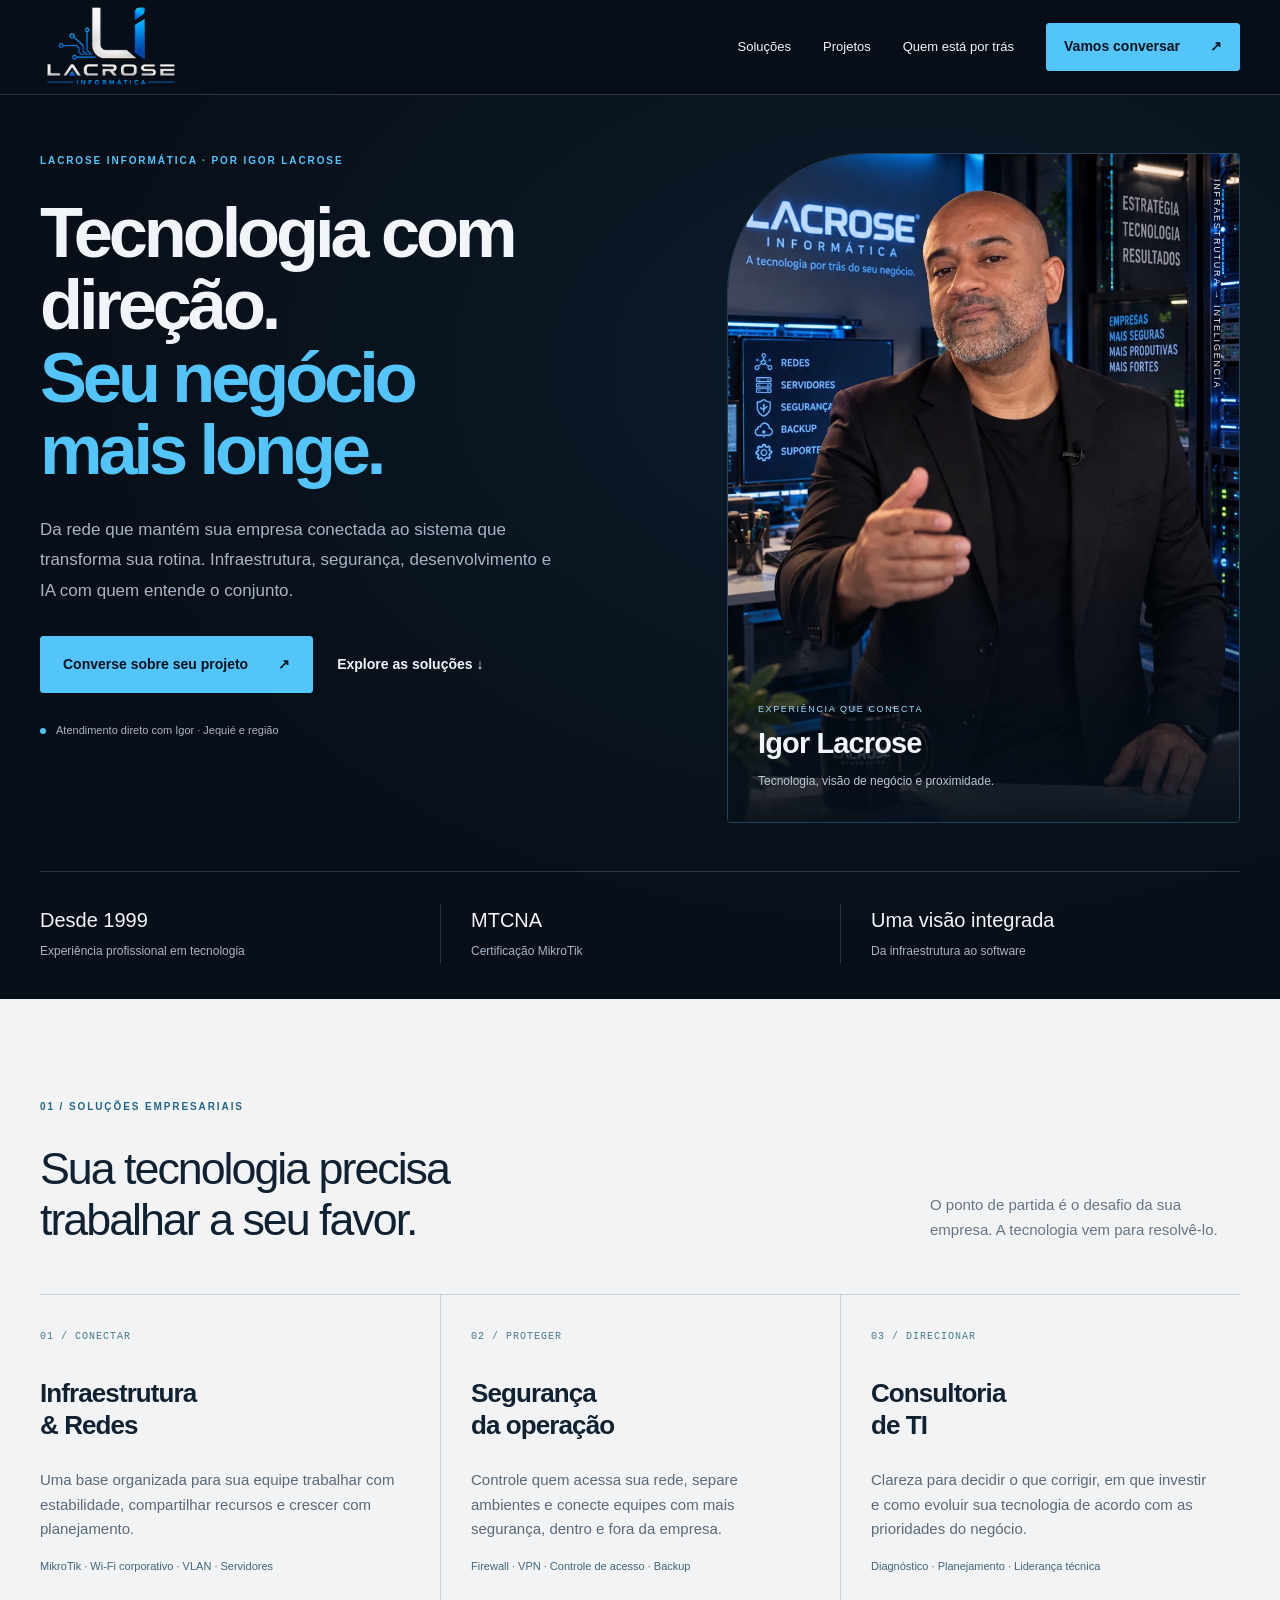
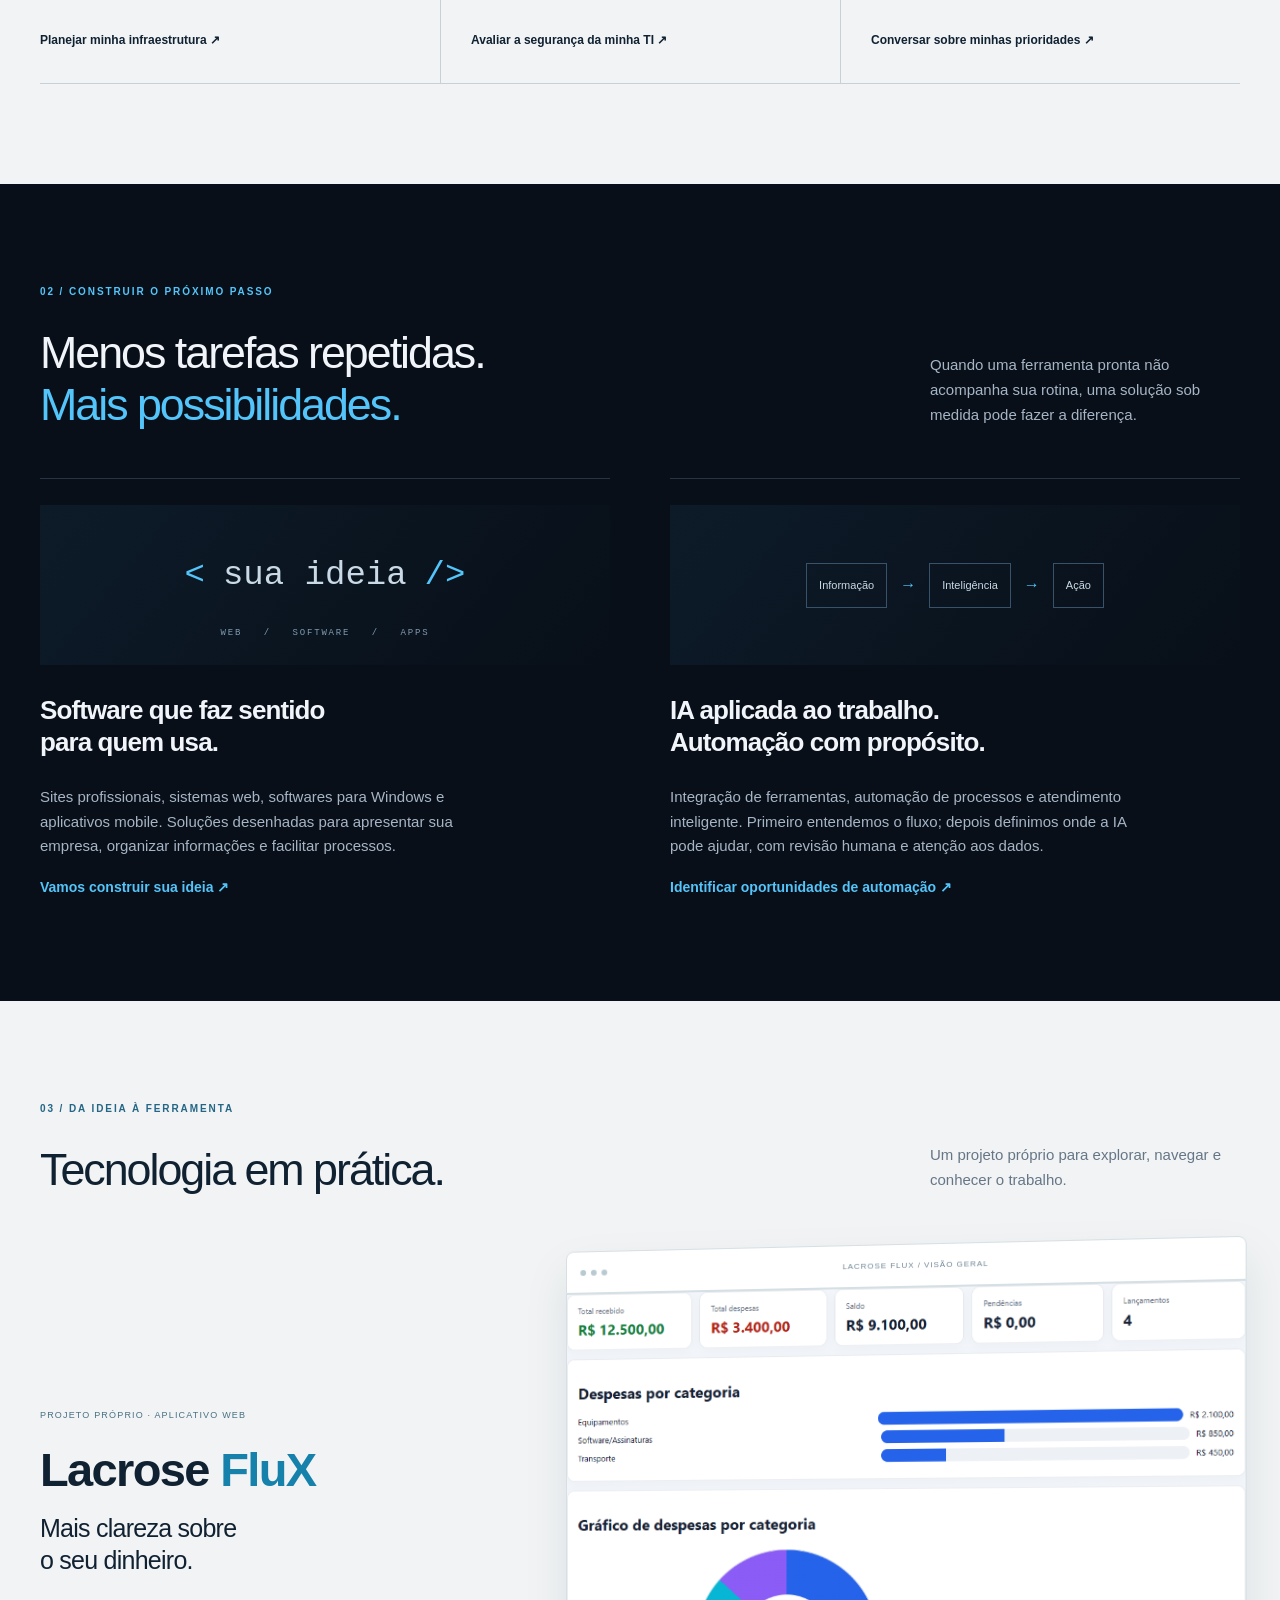
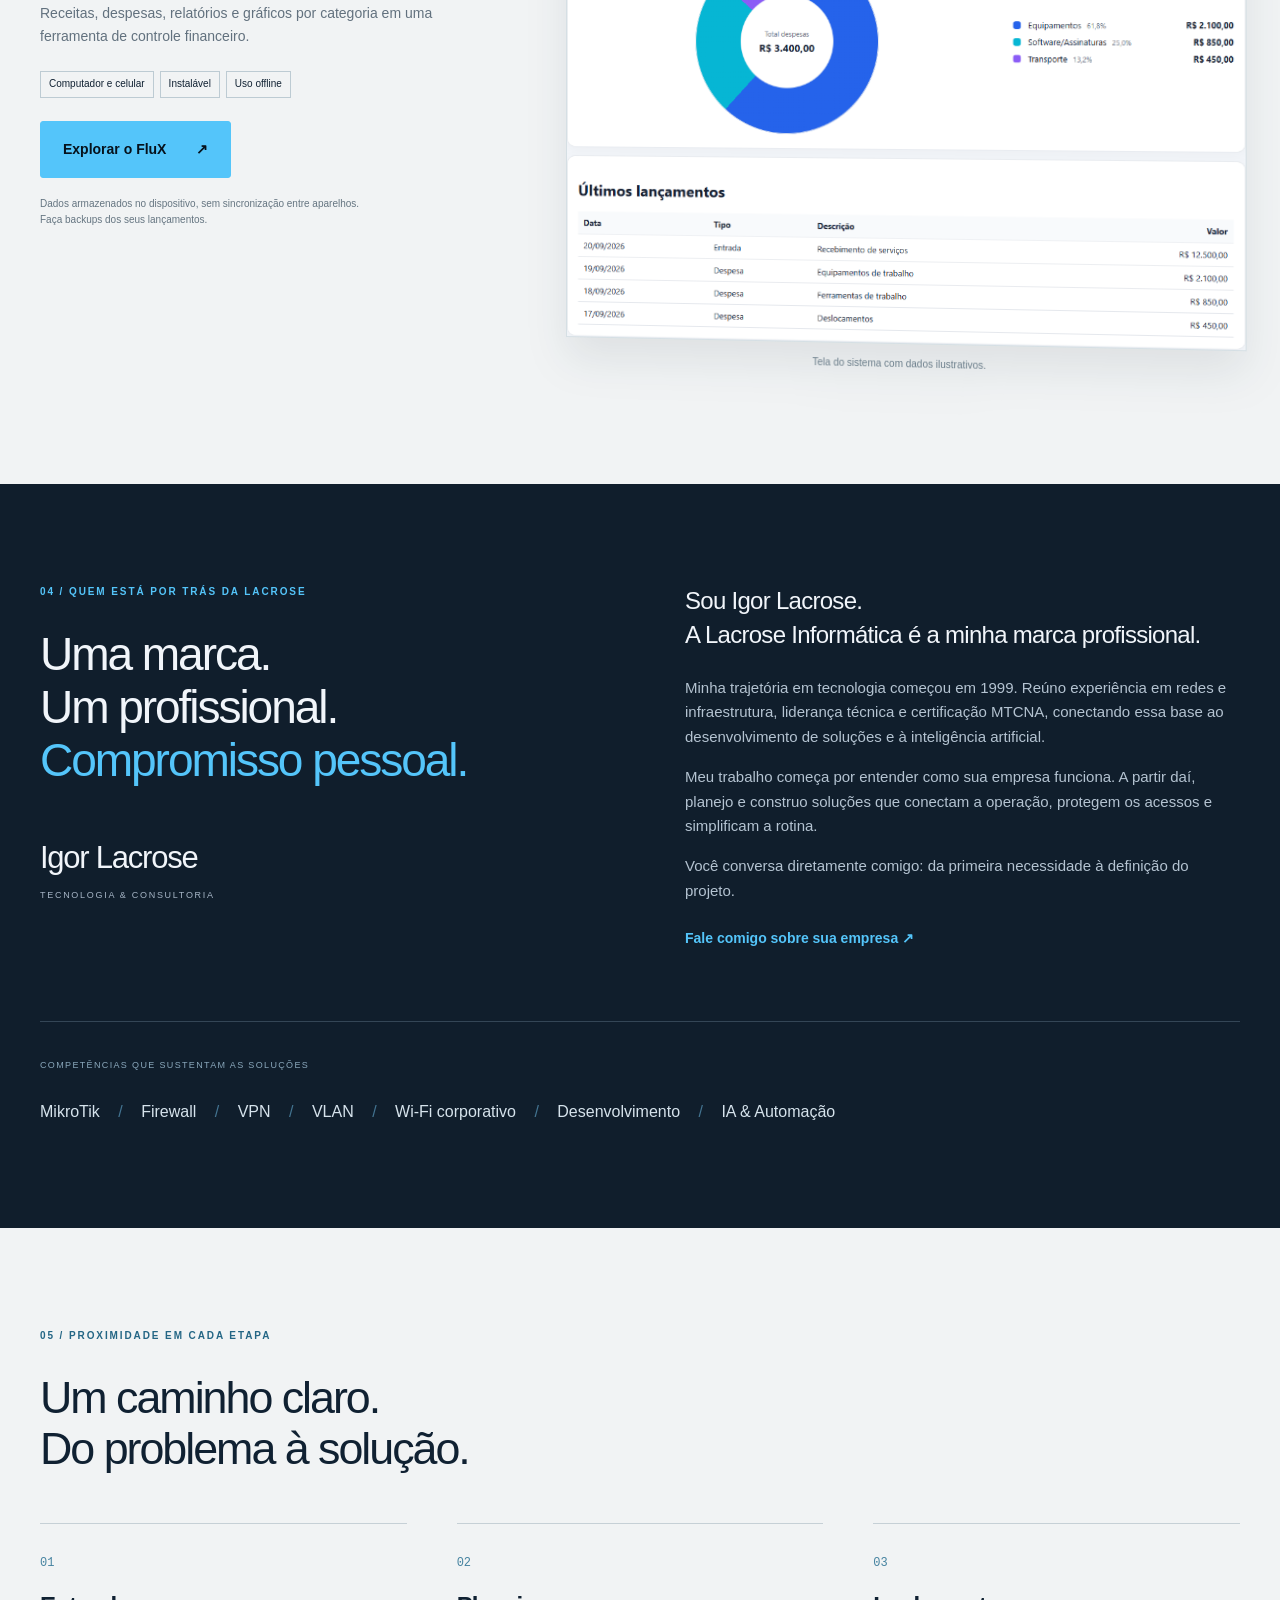
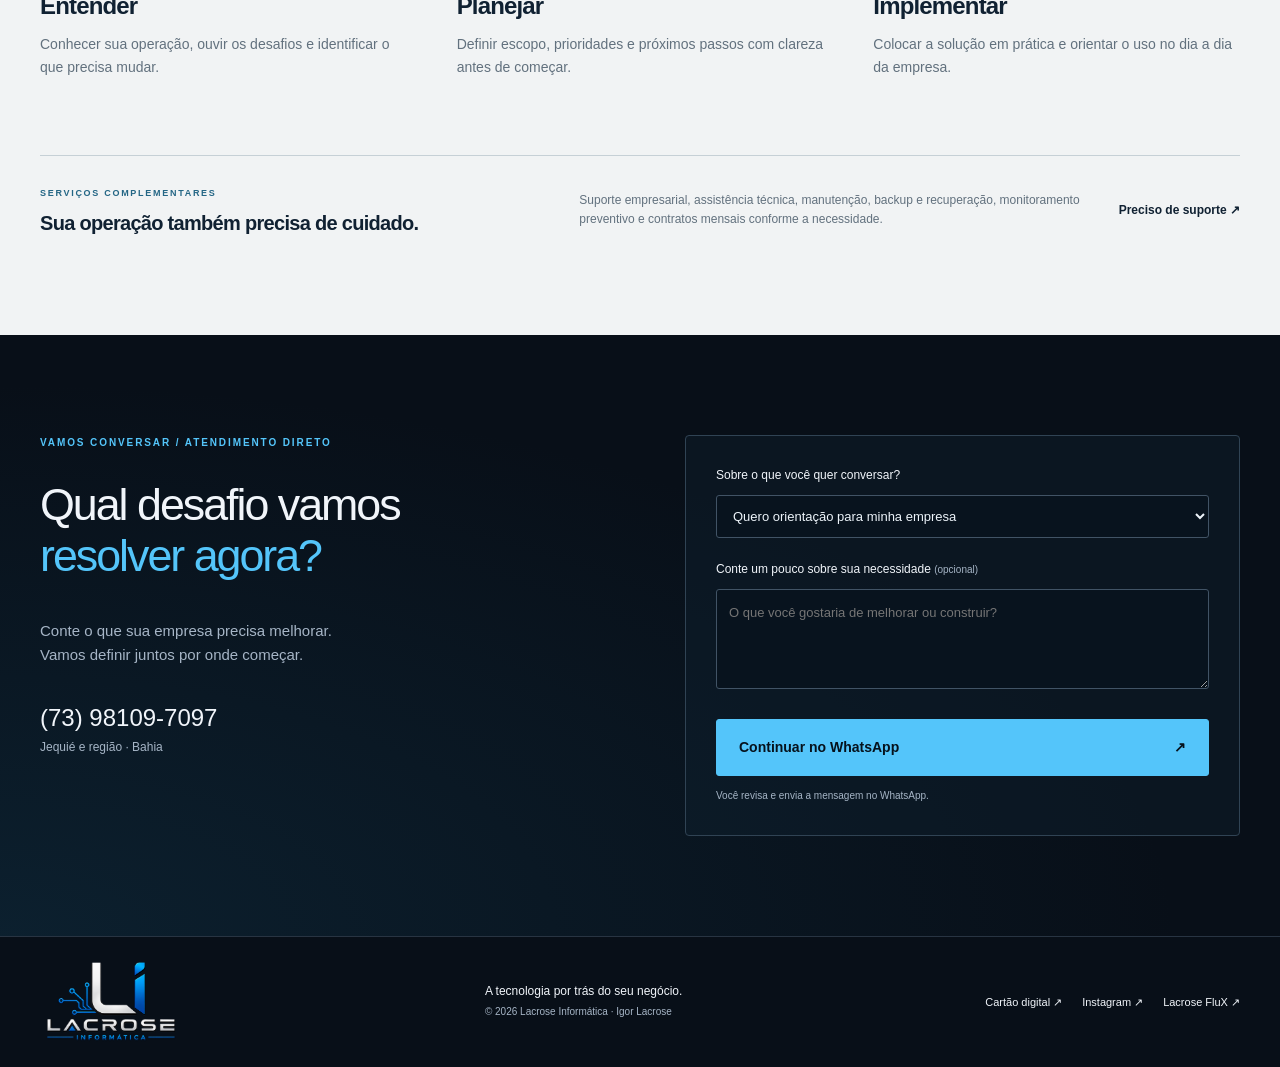
==== commit d1f0eb92: "Atualiza página institucional para Lacrose Informática 2.0" ====
--- a/index.html
+++ b/index.html
@@ -1,54 +1,10 @@
-<!doctype html>
-<html lang="pt-BR">
-<head>
-<meta charset="utf-8"><meta name="viewport" content="width=device-width,initial-scale=1,viewport-fit=cover">
-<meta name="theme-color" content="#0b1526"><meta name="description" content="Sites profissionais, aplicativos personalizados, suporte de TI, redes e firewall. Conheça as soluções da Lacrose Informática para sua empresa.">
-<meta property="og:title" content="Lacrose Informática | Sua empresa mais digital"><meta property="og:description" content="Sites, aplicativos sob medida e soluções de TI. Tecnologia para simplificar a rotina da sua empresa."><meta property="og:type" content="website"><meta property="og:url" content="https://lacrose-informatica.com.br/"><meta property="og:image" content="https://lacrose-informatica.com.br/lacrose-sites.webp">
-<link rel="canonical" href="https://lacrose-informatica.com.br/"><title>Lacrose Informática | Sites, aplicativos e soluções de TI</title>
-<link rel="preload" as="image" href="lacrose-sites.webp">
-<style>
-:root{--navy:#0b1526;--blue:#2563eb;--cyan:#3bb7ff;--ink:#142139;--muted:#52617a;--line:#e0e7f0;--max:1180px}*{box-sizing:border-box}html{scroll-behavior:smooth;scroll-padding-top:100px}body{margin:0;font-family:Inter,Segoe UI,Arial,sans-serif;color:var(--ink);line-height:1.6;background:#fff}button,a{-webkit-tap-highlight-color:transparent}button{font:inherit;cursor:pointer}a{color:inherit;text-decoration:none}button,a{touch-action:manipulation}img{display:block;max-width:100%;height:auto}a:focus-visible,button:focus-visible{outline:3px solid #49bfff;outline-offset:5px}.wrap{width:min(var(--max),calc(100% - 64px));margin:auto}.skip{position:fixed;top:-100px;left:20px;background:#fff;padding:12px;z-index:100}.skip:focus{top:10px}.header{position:sticky;top:0;z-index:20;background:#0b1526f5;color:#fff;border-bottom:1px solid #ffffff10;backdrop-filter:blur(16px)}.nav{display:flex;align-items:center;justify-content:space-between;min-height:88px;gap:28px}.logo{line-height:1;font-size:28px;letter-spacing:.015em;font-weight:800;display:inline-flex;flex-direction:column}.logo .a{color:var(--cyan)}.logo small{letter-spacing:.4em;font-size:9px;margin-top:8px;font-weight:500}.navlinks{display:flex;align-items:center;gap:30px;font-size:14px}.navlinks>a:not(.btn):hover{color:var(--cyan)}.btn{display:inline-flex;align-items:center;justify-content:center;gap:14px;padding:14px 23px;min-height:48px;border-radius:7px;background:var(--blue);color:white;border:1px solid transparent;font-weight:650;font-size:14px;line-height:1.4;transition:background .2s,transform .2s}.btn:hover{background:#164bcd;transform:translateY(-2px)}.btn.outline{background:transparent;border-color:#7288a1;color:#fff}.btn.outline:hover{background:#ffffff10}.menu{display:none;background:transparent;color:white;border:1px solid #435065;border-radius:6px;padding:9px 13px}.hero{background:var(--navy);color:white;position:relative;overflow:hidden}.slide[hidden]{display:none}.slide{position:relative;min-height:590px;display:flex;align-items:center;padding:76px 0 100px}.hero-image{position:absolute;right:0;top:0;width:64%;height:100%;object-fit:cover;object-position:center;opacity:.94}.shade{position:absolute;inset:0;background:linear-gradient(90deg,#0b1526 0%,#0b1526 29%,#0b1526d9 42%,#0b152600 71%),linear-gradient(0deg,#0b1526 0%,transparent 22%)}.slide-content{position:relative;z-index:1;width:52%;max-width:630px}.eyebrow{display:flex;align-items:center;gap:12px;font-size:11px;text-transform:uppercase;font-weight:700;letter-spacing:.17em;color:#1261d6;margin-bottom:20px}.eyebrow:before{content:"";width:28px;height:2px;background:var(--blue)}.hero .eyebrow{color:#a7d6ff}h1,h2,h3,p{margin-top:0}.hero h1,.hero h2{font-size:clamp(36px,4.1vw,57px);line-height:1.08;letter-spacing:-.045em;margin-bottom:23px;font-weight:750}.hero em{font-style:normal;color:var(--cyan)}.hero p{font-size:17px;color:#d4deec;max-width:430px;margin-bottom:30px}.actions{display:flex;gap:14px;flex-wrap:wrap}.carousel-controls{position:absolute;bottom:25px;left:0;right:0;z-index:2;display:flex;align-items:center;justify-content:space-between;gap:20px}.control-info{color:#b6c3d5;font-size:10px;letter-spacing:.16em;text-transform:uppercase}.control-buttons{display:flex;align-items:center;gap:10px}.arrow,.pause{border:1px solid #ffffff45;border-radius:50%;width:42px;height:42px;background:#0b152680;color:#fff;font-size:20px;display:grid;place-items:center}.pause{font-size:15px}.dots{display:flex;align-items:center;gap:3px;margin:0 10px}.dot{border:0;background:transparent;width:28px;height:36px;position:relative;padding:0}.dot:after{content:"";position:absolute;width:7px;height:7px;border-radius:50%;background:#75849b;inset:0;margin:auto}.dot[aria-current="true"]:after{background:#49bfff;width:20px;border-radius:9px}.sr-only{position:absolute;width:1px;height:1px;padding:0;margin:-1px;overflow:hidden;clip:rect(0,0,0,0);white-space:nowrap;border:0}.section{padding:88px 0}.section-heading{display:flex;gap:60px;align-items:end;justify-content:space-between;margin-bottom:34px}.section-heading>div{max-width:700px}.section-heading p{max-width:300px;font-size:14px;color:var(--muted);margin-bottom:5px}h2{font-size:clamp(29px,3.2vw,42px);line-height:1.16;letter-spacing:-.035em;margin-bottom:18px}h3{font-size:20px;line-height:1.3;letter-spacing:-.025em;margin-bottom:12px}.services{background:#f7f9fc}.cards{display:grid;grid-template-columns:repeat(3,1fr);gap:20px}.card{background:#fff;border:1px solid var(--line);padding:29px;border-radius:12px;display:flex;flex-direction:column}.service-icon{color:var(--blue);width:36px;height:36px;margin-bottom:23px}.card p{font-size:15px;color:var(--muted);margin-bottom:22px}.card a{color:#145bd5;font-size:14px;font-weight:650;margin-top:auto}.card a:hover{text-decoration:underline}.extras{margin-top:24px;color:var(--muted);font-size:13px;display:flex;gap:10px 24px;flex-wrap:wrap}.extras span:before{content:'✓';color:var(--blue);margin-right:8px}.project{background:linear-gradient(120deg,#edf3fb,#fff);overflow:hidden}.project-grid{display:grid;grid-template-columns:.78fr 1.22fr;gap:55px;align-items:center}.project h2{font-size:52px;margin-bottom:12px}.project h3{font-size:26px;font-weight:550}.project p{color:var(--muted);font-size:16px}.tags{display:flex;gap:8px;flex-wrap:wrap;margin:24px 0}.tags span{font-size:11px;padding:5px 10px;background:#fff;border:1px solid #dce6f3;border-radius:5px}.project-screen{margin:0}.browser-bar{background:#fff;border:1px solid var(--line);border-radius:12px 12px 0 0;display:flex;gap:5px;padding:13px 16px;align-items:center}.browser-bar i{width:7px;height:7px;border-radius:50%;background:#cbd5e1}.browser-bar span{font-size:10px;color:#65748b;margin:auto}.project-screen img{width:100%;border:1px solid var(--line);border-top:0;border-radius:0 0 12px 12px;box-shadow:0 20px 60px #0b26451a}.project-screen figcaption{font-size:11px;color:#68758a;text-align:center;margin-top:12px}.about-grid{display:grid;grid-template-columns:1fr 1fr;gap:80px;align-items:start}.about p{color:var(--muted)}.steps{display:grid;gap:20px}.step{display:grid;grid-template-columns:44px 1fr;gap:14px;border-bottom:1px solid var(--line);padding-bottom:20px}.step:last-child{border-bottom:0}.step>span{font-size:13px;font-weight:700;color:var(--blue);background:#edf4ff;border-radius:50%;width:36px;height:36px;display:grid;place-items:center}.step h3{font-size:17px;margin:0 0 5px}.step p{font-size:14px;margin:0}.contact{background:radial-gradient(ellipse at 80% 100%,#173960,transparent 60%),var(--navy);color:white}.contact-grid{display:flex;justify-content:space-between;align-items:center;gap:50px}.contact .eyebrow{color:#a7d6ff}.contact h2{max-width:700px}.contact p{color:#c4d1e2;max-width:650px;margin-bottom:0}.contact-action{text-align:center;flex-shrink:0}.contact-action small{display:block;font-size:10px;letter-spacing:.08em;margin-top:13px;color:#a7c9e9}.footer{background:#091321;color:#9bacc2;border-top:1px solid #ffffff12;padding:35px 0}.footer-grid{display:flex;align-items:center;justify-content:space-between;gap:28px;flex-wrap:wrap}.footer .logo{font-size:23px;color:#fff}.footer .logo small{font-size:8px}.footer-links{display:flex;gap:22px;font-size:12px}.footer p{font-size:11px;margin:0;text-align:right}.footer a:hover{color:#fff}
-@media(min-width:1500px){.hero-image{width:59%}.shade{background:linear-gradient(90deg,#0b1526 0%,#0b1526 32%,#0b1526aa 46%,transparent 70%)}}
-@media(max-width:950px){.wrap{width:calc(100% - 40px)}.navlinks{gap:18px}.navlinks .btn{padding:12px}.slide{min-height:560px}.slide-content{width:57%}.hero h1,.hero h2{font-size:44px}.section{padding:65px 0}.section-heading{gap:30px}.cards{gap:12px}.card{padding:22px}.project-grid{gap:28px}.project h2{font-size:42px}.project h3{font-size:23px}.about-grid{gap:40px}.contact-grid{gap:30px}}
-@media(max-width:700px){html{scroll-padding-top:90px}.wrap{width:calc(100% - 36px)}.nav{min-height:74px}.logo{font-size:24px}.menu{display:block}.navlinks{display:none;position:absolute;top:74px;left:0;right:0;background:#0b1526;padding:22px;flex-direction:column;border-bottom:1px solid #ffffff20;align-items:stretch}.navlinks.open{display:flex}.navlinks>a{text-align:center;padding:9px}.slide{display:block;min-height:700px;padding:40px 0 310px}.slide-content{width:100%;max-width:560px}.hero h1,.hero h2{font-size:clamp(34px,8.8vw,48px);max-width:520px}.hero p{font-size:16px;max-width:440px}.hero-image{top:auto;bottom:40px;width:100%;height:310px;object-position:center}.shade{background:linear-gradient(180deg,#0b1526 0%,#0b1526 49%,#0b152620 73%,#0b1526 100%)}.hero .eyebrow{font-size:10px;margin-bottom:18px}.actions{gap:10px}.actions .btn{padding:13px 16px;font-size:13px}.carousel-controls{bottom:14px;justify-content:center}.control-info{display:none}.section-heading{display:block}.section-heading p{max-width:100%;margin-top:18px}.cards{grid-template-columns:1fr;gap:15px}.card{padding:26px}.service-icon{margin-bottom:18px}.project-grid,.about-grid{grid-template-columns:1fr;gap:32px}.project h2{font-size:43px}.project h3{max-width:360px}.section{padding:54px 0}.extras{gap:8px 18px}.contact-grid{display:block}.contact-action{text-align:left;margin-top:28px}.contact-action small{margin-left:4px}.footer-grid{align-items:flex-start;gap:26px}.footer p{text-align:left;width:100%}.footer-links{flex-wrap:wrap}}
-@media(prefers-reduced-motion:reduce){html{scroll-behavior:auto}*,*:before,*:after{transition:none!important}}
-/* Logo 3D aprovada: proporção original e altura do cabeçalho preservadas. */
-.logo{flex:0 0 auto;display:inline-flex;align-items:center;justify-content:center;line-height:0}
-.logo .brand-image{display:block;width:auto;height:76px;max-width:100%;object-fit:contain}
-.footer .logo .brand-image{height:88px}
-@media(max-width:700px){.header .logo .brand-image{height:62px}.footer .logo .brand-image{height:78px}}
-</style>
-</head>
-<body>
-<a class="skip" href="#principal">Pular para o conteúdo</a>
-<header class="header"><nav class="wrap nav" aria-label="Navegação principal"><a class="logo" href="#principal" aria-label="Lacrose Informática — início"><img class="brand-image" src="lacrose-logo-3d.png" alt="Lacrose Informática" width="1672" height="941" decoding="async"></a><button class="menu" aria-expanded="false" aria-controls="navlinks">Menu ☰</button><div class="navlinks" id="navlinks"><a href="#servicos">Soluções</a><a href="#projetos">Projetos</a><a href="#sobre">Sobre</a><a class="btn" href="https://wa.me/5573981097097?text=Ol%C3%A1%2C%20vim%20pelo%20site%20da%20Lacrose%20e%20gostaria%20de%20conversar%20sobre%20minha%20empresa." target="_blank" rel="noopener noreferrer" data-contact="Olá, vim pelo site da Lacrose e gostaria de conversar sobre minha empresa.">Fale pelo WhatsApp ↗</a></div></nav></header>
-<main id="principal">
-<section class="hero" aria-label="Soluções Lacrose" aria-roledescription="carrossel">
-<article class="slide" id="slide-1" role="group" aria-roledescription="slide" aria-label="1 de 3: Desenvolvimento de sites"><img class="hero-image" src="lacrose-sites.webp" alt="Site profissional apresentado em computador e celular" width="1536" height="1024" fetchpriority="high"><div class="shade"></div><div class="wrap"><div class="slide-content"><div class="eyebrow">Presença digital que faz a diferença</div><h1>Sua empresa bem apresentada, <em>em qualquer tela.</em></h1><p>Sites profissionais para transformar visitas em oportunidades e aproximar sua empresa de novos clientes.</p><div class="actions"><a class="btn" href="https://wa.me/5573981097097?text=Ol%C3%A1%2C%20quero%20conversar%20sobre%20um%20site%20profissional%20para%20minha%20empresa." target="_blank" rel="noopener noreferrer" data-contact="Olá, quero conversar sobre um site profissional para minha empresa.">Quero um site <span aria-hidden="true">→</span></a><a class="btn outline" href="#projetos">Conheça nossos projetos</a></div></div></div></article>
-<article class="slide" id="slide-2" role="group" aria-roledescription="slide" aria-label="2 de 3: Redes e segurança" hidden><img class="hero-image" src="lacrose-redes.webp" alt="Infraestrutura de rede corporativa com equipamentos e cabeamento organizado" width="1536" height="1024" loading="lazy"><div class="shade"></div><div class="wrap"><div class="slide-content"><div class="eyebrow">Redes, segurança e firewall</div><h2>Mais proteção.<br><em>Mais estabilidade.</em></h2><p>Infraestrutura bem planejada para sua equipe trabalhar conectada, com mais segurança e tranquilidade.</p><div class="actions"><a class="btn" href="https://wa.me/5573981097097?text=Ol%C3%A1%2C%20gostaria%20de%20avaliar%20a%20rede%20e%20a%20seguran%C3%A7a%20de%20TI%20da%20minha%20empresa." target="_blank" rel="noopener noreferrer" data-contact="Olá, gostaria de avaliar a rede e a segurança de TI da minha empresa.">Quero proteger minha empresa <span aria-hidden="true">→</span></a></div></div></div></article>
-<article class="slide" id="slide-3" role="group" aria-roledescription="slide" aria-label="3 de 3: Aplicativos personalizados" hidden><img class="hero-image" src="lacrose-apps.webp" alt="Aplicativo empresarial de gestão apresentado em computador e tablet" width="1536" height="1024" loading="lazy"><div class="shade"></div><div class="wrap"><div class="slide-content"><div class="eyebrow">Desenvolvimento sob medida</div><h2>Um aplicativo feito <em>para o seu negócio.</em></h2><p>Sistemas personalizados para simplificar processos, organizar informações e facilitar a rotina da sua empresa.</p><div class="actions"><a class="btn" href="https://wa.me/5573981097097?text=Ol%C3%A1%2C%20tenho%20uma%20ideia%20de%20aplicativo%20ou%20sistema%20para%20minha%20empresa%20e%20quero%20conversar." target="_blank" rel="noopener noreferrer" data-contact="Olá, tenho uma ideia de aplicativo ou sistema para minha empresa e quero conversar.">Vamos conversar sobre sua ideia <span aria-hidden="true">→</span></a></div></div></div></article>
-<div class="wrap carousel-controls"><span class="control-info">Ideias + tecnologia + soluções reais</span><div class="control-buttons"><button class="arrow prev" aria-label="Slide anterior">‹</button><div class="dots" aria-label="Escolher slide"><button class="dot" aria-label="Mostrar sites" aria-controls="slide-1" aria-current="true"></button><button class="dot" aria-label="Mostrar redes e segurança" aria-controls="slide-2" aria-current="false"></button><button class="dot" aria-label="Mostrar aplicativos" aria-controls="slide-3" aria-current="false"></button></div><button class="arrow next" aria-label="Próximo slide">›</button><button class="pause" aria-label="Pausar troca automática">Ⅱ</button></div></div><div class="sr-only" id="slide-status" aria-live="polite" aria-atomic="true"></div>
-</section>
-<section class="section services" id="servicos"><div class="wrap"><div class="section-heading"><div><div class="eyebrow">Soluções sob medida</div><h2>Como podemos ajudar<br>sua empresa</h2></div><p>Da infraestrutura ao desenvolvimento, tecnologia pensada para resolver desafios reais do seu negócio.</p></div><div class="cards">
-<article class="card"><svg class="service-icon" viewBox="0 0 32 32" fill="none" stroke="currentColor" stroke-width="1.6" aria-hidden="true"><path d="M5 18v-3a11 11 0 0 1 22 0v3M7 15H4v10h5V15zM25 15h3v10h-5V15zM25 25c0 4-4 4-9 4"/></svg><h3>Suporte e soluções de TI</h3><p>Suporte técnico, redes, Wi-Fi e firewall para uma operação mais estável e protegida.</p><a href="https://wa.me/5573981097097?text=Ol%C3%A1%2C%20preciso%20de%20suporte%20ou%20de%20um%20diagn%C3%B3stico%20da%20infraestrutura%20de%20TI%20da%20minha%20empresa." target="_blank" rel="noopener noreferrer" data-contact="Olá, preciso de suporte ou de um diagnóstico da infraestrutura de TI da minha empresa.">Conversar sobre minha TI →</a></article>
-<article class="card"><svg class="service-icon" viewBox="0 0 32 32" fill="none" stroke="currentColor" stroke-width="1.6" aria-hidden="true"><rect x="3" y="4" width="26" height="19" rx="2"/><path d="M3 19h26M16 23v5M10 28h12"/></svg><h3>Sites profissionais</h3><p>Sites modernos, adaptados ao celular e com caminhos claros para o cliente entrar em contato.</p><a href="https://wa.me/5573981097097?text=Ol%C3%A1%2C%20quero%20criar%20ou%20modernizar%20o%20site%20da%20minha%20empresa." target="_blank" rel="noopener noreferrer" data-contact="Olá, quero criar ou modernizar o site da minha empresa.">Planejar meu site →</a></article>
-<article class="card"><svg class="service-icon" viewBox="0 0 32 32" fill="none" stroke="currentColor" stroke-width="1.6" aria-hidden="true"><rect x="8" y="2" width="16" height="28" rx="3"/><path d="M13 6h6M14 26h4M12 13l-2 3 2 3M20 13l2 3-2 3M17 12l-2 8"/></svg><h3>Aplicativos e sistemas</h3><p>Soluções personalizadas para organizar processos e transformar sua ideia em uma ferramenta útil.</p><a href="https://wa.me/5573981097097?text=Ol%C3%A1%2C%20gostaria%20de%20desenvolver%20um%20aplicativo%20ou%20sistema%20personalizado." target="_blank" rel="noopener noreferrer" data-contact="Olá, gostaria de desenvolver um aplicativo ou sistema personalizado.">Conte sua ideia →</a></article></div><div class="extras"><span>Backup e recuperação</span><span>Servidores e infraestrutura</span><span>Monitoramento preventivo</span><span>Diagnóstico de TI</span></div></div></section>
-<section class="section project" id="projetos"><div class="wrap project-grid"><div><div class="eyebrow">Projeto em destaque</div><h2>Lacrose FluX</h2><h3>Controle financeiro simples, onde você estiver.</h3><p>Receitas, despesas, relatórios e gráficos por categoria em um só lugar. Um exemplo de como a tecnologia pode simplificar o dia a dia.</p><div class="tags"><span>Computador e celular</span><span>Instalável</span><span>Uso offline</span></div><a class="btn" href="/flux/" target="_blank" rel="noopener noreferrer">Conhecer o FluX <span aria-hidden="true">↗</span></a><p style="font-size:12px;margin-top:16px">Os lançamentos ficam no dispositivo, sem sincronização entre aparelhos.</p></div><figure class="project-screen"><div class="browser-bar" aria-hidden="true"><i></i><i></i><i></i><span>lacrose-informatica.com.br/flux</span></div><img src="lacrose-flux-demo.png" width="1100" height="850" alt="Tela real do Lacrose FluX com resumo financeiro e gráfico de despesas por categoria" loading="lazy"><figcaption>Tela real do sistema com dados ilustrativos.</figcaption></figure></div></section>
-<section class="section about" id="sobre"><div class="wrap about-grid"><div><div class="eyebrow">Tecnologia com proximidade</div><h2>Uma boa solução começa com uma boa conversa.</h2><p>Sou Igor Lacrose. Ajudo empresas a cuidar da sua tecnologia e a criar soluções digitais que façam sentido para a sua rotina.</p><p>Atuação em Jequié e região, com atendimento direto para entender sua necessidade, definir prioridades e acompanhar cada etapa do projeto.</p><a class="btn" href="https://wa.me/5573981097097?text=Ol%C3%A1%2C%20quero%20conversar%20com%20Igor%20sobre%20uma%20solu%C3%A7%C3%A3o%20para%20minha%20empresa." target="_blank" rel="noopener noreferrer" data-contact="Olá, quero conversar com Igor sobre uma solução para minha empresa.">Falar com Igor ↗</a></div><div class="steps"><div class="step"><span>01</span><div><h3>Entender sua necessidade</h3><p>Conversamos sobre sua rotina, seus desafios e o que precisa melhorar.</p></div></div><div class="step"><span>02</span><div><h3>Planejar a solução</h3><p>Definimos o escopo, as prioridades e os próximos passos com clareza.</p></div></div><div class="step"><span>03</span><div><h3>Desenvolver e acompanhar</h3><p>Colocamos a solução em prática e orientamos sua utilização.</p></div></div></div></div></section>
-<section class="section contact" id="contato"><div class="wrap contact-grid"><div><div class="eyebrow">Vamos juntos</div><h2>Vamos tirar sua ideia do papel?</h2><p>Conte para a gente o que sua empresa precisa. Seu próximo projeto pode começar com uma conversa.</p></div><div class="contact-action"><a class="btn" href="https://wa.me/5573981097097?text=Ol%C3%A1%2C%20vim%20pelo%20site%20da%20Lacrose%20Inform%C3%A1tica%20e%20quero%20conversar%20sobre%20um%20projeto." target="_blank" rel="noopener noreferrer" data-contact="Olá, vim pelo site da Lacrose Informática e quero conversar sobre um projeto.">Falar pelo WhatsApp ↗</a><small>ATENDIMENTO DIRETO, SEM COMPLICAÇÃO</small></div></div></section>
-</main><footer class="footer"><div class="wrap footer-grid"><a class="logo" href="#principal"><img class="brand-image" src="lacrose-logo-3d.png" alt="Lacrose Informática" width="1672" height="941" decoding="async"></a><div class="footer-links"><a href="#servicos">Soluções</a><a href="/flux/">Lacrose FluX</a><a href="/card/">Cartão digital ↗</a></div><p>Tecnologia hoje. Mais possibilidades amanhã.<br>© 2026 Lacrose Informática · Jequié e região</p></div></footer>
-<script>
-(function(){
-'use strict';
-document.querySelectorAll('[data-contact]').forEach(function(a){a.href='https://wa.me/5573981097097?text='+encodeURIComponent(a.dataset.contact);a.target='_blank';a.rel='noopener noreferrer'});
-var menu=document.querySelector('.menu'),nav=document.querySelector('.navlinks');menu.addEventListener('click',function(){var open=menu.getAttribute('aria-expanded')!=='true';menu.setAttribute('aria-expanded',String(open));nav.classList.toggle('open',open)});nav.querySelectorAll('a').forEach(function(a){a.addEventListener('click',function(){menu.setAttribute('aria-expanded','false');nav.classList.remove('open')})});document.addEventListener('keydown',function(e){if(e.key==='Escape'&&menu.getAttribute('aria-expanded')==='true'){menu.setAttribute('aria-expanded','false');nav.classList.remove('open');menu.focus()}});
-var hero=document.querySelector('.hero'),slides=Array.from(document.querySelectorAll('.slide')),dots=Array.from(document.querySelectorAll('.dot')),pause=document.querySelector('.pause'),current=0,timer,hover=false,focus=false,visible=true,touchX=null,touchY=null;
-var motion=window.matchMedia('(prefers-reduced-motion: reduce)'),playing=!motion.matches;
-function state(){pause.textContent=playing?'Ⅱ':'▶';pause.setAttribute('aria-label',playing?'Pausar troca automática':'Iniciar troca automática')}
-function show(i,announce){current=(i+slides.length)%slides.length;slides.forEach(function(s,n){s.hidden=n!==current});dots.forEach(function(d,n){d.setAttribute('aria-current',String(n===current))});if(announce)document.getElementById('slide-status').textContent=slides[current].getAttribute('aria-label')}
-function schedule(){clearInterval(timer);if(playing&&!hover&&!focus&&visible&&!document.hidden)timer=setInterval(function(){show(current+1,false)},7000)}
-function manual(i){playing=false;state();show(i,true);schedule()}
-document.querySelector('.prev').addEventListener('click',function(){manual(current-1)});document.querySelector('.next').addEventListener('click',function(){manual(current+1)});dots.forEach(function(d,i){d.addEventListener('click',function(){manual(i)})});pause.addEventListener('click',function(){playing=!playing;state();schedule()});hero.addEventListener('mouseenter',function(){hover=true;schedule()});hero.addEventListener('mouseleave',function(){hover=false;schedule()});hero.addEventListener('focusin',function(){focus=true;schedule()});hero.addEventListener('focusout',function(e){if(!hero.contains(e.relatedTarget)){focus=false;schedule()}});hero.addEventListener('keydown',function(e){if(e.key==='ArrowRight'){e.preventDefault();manual(current+1)}if(e.key==='ArrowLeft'){e.preventDefault();manual(current-1)}});hero.addEventListener('touchstart',function(e){touchX=e.touches[0].clientX;touchY=e.touches[0].clientY},{passive:true});hero.addEventListener('touchend',function(e){if(touchX===null)return;var dx=e.changedTouches[0].clientX-touchX,dy=e.changedTouches[0].clientY-touchY;if(Math.abs(dx)>60&&Math.abs(dx)>Math.abs(dy)*1.5)manual(current+(dx<0?1:-1));touchX=null},{passive:true});document.addEventListener('visibilitychange',schedule);if('IntersectionObserver'in window)new IntersectionObserver(function(entries){visible=entries[0].isIntersecting;schedule()},{threshold:.1}).observe(hero);function motionChanged(){if(motion.matches){playing=false;state();schedule()}}if(motion.addEventListener)motion.addEventListener('change',motionChanged);state();schedule();
-})();
-</script>
-</body></html>
+<!doctype html>
+<html lang="pt-BR"><head><meta charset="utf-8"><meta name="viewport" content="width=device-width,initial-scale=1"><title>Lacrose Informática | Tecnologia com direção. Por Igor Lacrose.</title><meta name="description" content="Infraestrutura, redes, segurança, desenvolvimento e IA para empresas. Atendimento direto com Igor Lacrose, profissional de tecnologia desde 1999. Jequié e região."><meta name="theme-color" content="#080f18"><link rel="icon" href="card/icon-192.png"><link rel="stylesheet" href="styles.css"><meta property="og:title" content="Lacrose Informática — Tecnologia com direção"><meta property="og:description" content="Da infraestrutura à inteligência artificial. Soluções para empresas, com Igor Lacrose."><meta property="og:image" content="https://lacrose-informatica.com.br/lacrose-logo-3d.png"></head>
+<body><a class="skip" href="#principal">Pular para o conteúdo</a><header><nav class="wrap"><a class="brand" href="#principal" aria-label="Lacrose Informática — início"><img src="lacrose-logo-3d.png" width="1672" height="941" alt="Lacrose Informática"></a><button id="menu" aria-expanded="false" aria-controls="links">Menu <span>☰</span></button><div id="links"><a href="#solucoes">Soluções</a><a href="#projetos">Projetos</a><a href="#igor">Quem está por trás</a><a class="button small" href="#contato">Vamos conversar <span>↗</span></a></div></nav></header>
+<main id="principal"><section class="hero"><div class="wrap hero-grid"><div class="hero-copy"><p class="eyebrow">LACROSE INFORMÁTICA · POR IGOR LACROSE</p><h1>Tecnologia com<br>direção.<br><em>Seu negócio<br>mais longe.</em></h1><p class="lead">Da rede que mantém sua empresa conectada ao sistema que transforma sua rotina. Infraestrutura, segurança, desenvolvimento e IA com quem entende o conjunto.</p><div class="actions"><a class="button" href="#contato">Converse sobre seu projeto <span>↗</span></a><a class="text-link" href="#solucoes">Explore as soluções ↓</a></div><div class="hero-note"><span class="dot"></span> Atendimento direto com Igor · Jequié e região</div></div><div class="hero-art"><img src="card/foto-conceito.webp" alt="Igor Lacrose em composição visual de tecnologia utilizada no cartão da marca" width="900" height="1600" fetchpriority="high"><div class="portrait-label"><span>EXPERIÊNCIA QUE CONECTA</span><strong>Igor Lacrose</strong><p>Tecnologia, visão de negócio e proximidade.</p></div><div class="vertical">INFRAESTRUTURA → INTELIGÊNCIA</div></div></div><div class="wrap proof"><div><strong>Desde 1999</strong><span>Experiência profissional em tecnologia</span></div><div><strong>MTCNA</strong><span>Certificação MikroTik</span></div><div><strong>Uma visão integrada</strong><span>Da infraestrutura ao software</span></div></div></section>
+<section class="section light" id="solucoes"><div class="wrap"><div class="heading"><div><p class="eyebrow">01 / SOLUÇÕES EMPRESARIAIS</p><h2>Sua tecnologia precisa<br>trabalhar a seu favor.</h2></div><p>O ponto de partida é o desafio da sua empresa. A tecnologia vem para resolvê-lo.</p></div><div class="solutions"><article><span class="number">01 / CONECTAR</span><h3>Infraestrutura<br>& Redes</h3><p>Uma base organizada para sua equipe trabalhar com estabilidade, compartilhar recursos e crescer com planejamento.</p><div class="tech">MikroTik · Wi-Fi corporativo · VLAN · Servidores</div><a href="#contato" data-interest="Infraestrutura & Redes">Planejar minha infraestrutura ↗</a></article><article><span class="number">02 / PROTEGER</span><h3>Segurança<br>da operação</h3><p>Controle quem acessa sua rede, separe ambientes e conecte equipes com mais segurança, dentro e fora da empresa.</p><div class="tech">Firewall · VPN · Controle de acesso · Backup</div><a href="#contato" data-interest="Segurança">Avaliar a segurança da minha TI ↗</a></article><article><span class="number">03 / DIRECIONAR</span><h3>Consultoria<br>de TI</h3><p>Clareza para decidir o que corrigir, em que investir e como evoluir sua tecnologia de acordo com as prioridades do negócio.</p><div class="tech">Diagnóstico · Planejamento · Liderança técnica</div><a href="#contato" data-interest="Consultoria de TI">Conversar sobre minhas prioridades ↗</a></article></div></div></section>
+<section class="section digital" id="desenvolvimento"><div class="wrap"><div class="heading"><div><p class="eyebrow">02 / CONSTRUIR O PRÓXIMO PASSO</p><h2>Menos tarefas repetidas.<br><em>Mais possibilidades.</em></h2></div><p>Quando uma ferramenta pronta não acompanha sua rotina, uma solução sob medida pode fazer a diferença.</p></div><div class="digital-grid"><article><div class="code-art" aria-hidden="true"><span>&lt;</span> sua ideia <span>/&gt;</span><small>WEB &nbsp; / &nbsp; SOFTWARE &nbsp; / &nbsp; APPS</small></div><h3>Software que faz sentido<br>para quem usa.</h3><p>Sites profissionais, sistemas web, softwares para Windows e aplicativos mobile. Soluções desenhadas para apresentar sua empresa, organizar informações e facilitar processos.</p><a class="text-link" href="#contato" data-interest="Desenvolvimento Web/Software/Apps">Vamos construir sua ideia ↗</a></article><article><div class="flow-art" aria-hidden="true"><span>Informação</span><b>→</b><span>Inteligência</span><b>→</b><span>Ação</span></div><h3>IA aplicada ao trabalho.<br>Automação com propósito.</h3><p>Integração de ferramentas, automação de processos e atendimento inteligente. Primeiro entendemos o fluxo; depois definimos onde a IA pode ajudar, com revisão humana e atenção aos dados.</p><a class="text-link" href="#contato" data-interest="IA & Automação">Identificar oportunidades de automação ↗</a></article></div></div></section>
+<section class="section light" id="projetos"><div class="wrap"><div class="heading"><div><p class="eyebrow">03 / DA IDEIA À FERRAMENTA</p><h2>Tecnologia em prática.</h2></div><p>Um projeto próprio para explorar, navegar e conhecer o trabalho.</p></div><div class="project"><div><span class="tag">PROJETO PRÓPRIO · APLICATIVO WEB</span><h3>Lacrose <em>FluX</em></h3><p class="project-title">Mais clareza sobre<br>o seu dinheiro.</p><p>Receitas, despesas, relatórios e gráficos por categoria em uma ferramenta de controle financeiro.</p><div class="pills"><span>Computador e celular</span><span>Instalável</span><span>Uso offline</span></div><a class="button" href="flux/" target="_blank" rel="noopener">Explorar o FluX <span>↗</span></a><small>Dados armazenados no dispositivo, sem sincronização entre aparelhos. Faça backups dos seus lançamentos.</small></div><figure><div class="browser"><i></i><i></i><i></i><span>LACROSE FLUX / VISÃO GERAL</span></div><a href="flux/" target="_blank" rel="noopener"><img src="lacrose-flux-demo.png" width="1100" height="850" loading="lazy" alt="Abrir Lacrose FluX: tela do sistema com resumo financeiro e gráfico por categoria"></a><figcaption>Tela do sistema com dados ilustrativos.</figcaption></figure></div></div></section>
+<section class="section about" id="igor"><div class="wrap about-grid"><div class="identity"><p class="eyebrow">04 / QUEM ESTÁ POR TRÁS DA LACROSE</p><h2>Uma marca.<br>Um profissional.<br><em>Compromisso pessoal.</em></h2><div class="signature">Igor Lacrose<span>TECNOLOGIA & CONSULTORIA</span></div></div><div><p class="intro">Sou Igor Lacrose.<br>A Lacrose Informática é a minha marca profissional.</p><p>Minha trajetória em tecnologia começou em 1999. Reúno experiência em redes e infraestrutura, liderança técnica e certificação MTCNA, conectando essa base ao desenvolvimento de soluções e à inteligência artificial.</p><p>Meu trabalho começa por entender como sua empresa funciona. A partir daí, planejo e construo soluções que conectam a operação, protegem os acessos e simplificam a rotina.</p><p>Você conversa diretamente comigo: da primeira necessidade à definição do projeto.</p><a class="text-link" href="#contato">Fale comigo sobre sua empresa ↗</a></div></div><div class="wrap competence"><span>COMPETÊNCIAS QUE SUSTENTAM AS SOLUÇÕES</span><div>MikroTik <i>/</i> Firewall <i>/</i> VPN <i>/</i> VLAN <i>/</i> Wi-Fi corporativo <i>/</i> Desenvolvimento <i>/</i> IA & Automação</div></div></section>
+<section class="section light process"><div class="wrap"><div class="heading"><div><p class="eyebrow">05 / PROXIMIDADE EM CADA ETAPA</p><h2>Um caminho claro.<br>Do problema à solução.</h2></div></div><div class="steps"><article><span>01</span><h3>Entender</h3><p>Conhecer sua operação, ouvir os desafios e identificar o que precisa mudar.</p></article><article><span>02</span><h3>Planejar</h3><p>Definir escopo, prioridades e próximos passos com clareza antes de começar.</p></article><article><span>03</span><h3>Implementar</h3><p>Colocar a solução em prática e orientar o uso no dia a dia da empresa.</p></article></div><div class="support"><div><span class="eyebrow">SERVIÇOS COMPLEMENTARES</span><h3>Sua operação também precisa de cuidado.</h3></div><p>Suporte empresarial, assistência técnica, manutenção, backup e recuperação, monitoramento preventivo e contratos mensais conforme a necessidade.</p><a class="text-link" href="#contato" data-interest="Suporte & Assistência">Preciso de suporte ↗</a></div></div></section>
+<section class="section contact" id="contato"><div class="wrap contact-grid"><div><p class="eyebrow">VAMOS CONVERSAR / ATENDIMENTO DIRETO</p><h2>Qual desafio vamos<br><em>resolver agora?</em></h2><p>Conte o que sua empresa precisa melhorar.<br>Vamos definir juntos por onde começar.</p><a class="phone" href="tel:+5573981097097">(73) 98109-7097</a><p class="location">Jequié e região · Bahia</p></div><form id="brief"><label for="interest">Sobre o que você quer conversar?</label><select id="interest" name="interest"><option>Quero orientação para minha empresa</option><option>Infraestrutura & Redes</option><option>Segurança</option><option>Desenvolvimento Web/Software/Apps</option><option>IA & Automação</option><option>Consultoria de TI</option><option>Suporte & Assistência</option></select><label for="message">Conte um pouco sobre sua necessidade <span>(opcional)</span></label><textarea id="message" rows="3" maxlength="1500" placeholder="O que você gostaria de melhorar ou construir?"></textarea><button class="button" type="submit">Continuar no WhatsApp <span>↗</span></button><small>Você revisa e envia a mensagem no WhatsApp.</small><noscript><a href="https://wa.me/5573981097097">Abrir WhatsApp diretamente</a></noscript></form></div></section></main><footer><div class="wrap footer-grid"><a class="brand" href="#principal"><img src="lacrose-logo-3d.png" alt="Lacrose Informática" width="1672" height="941" loading="lazy"></a><p>A tecnologia por trás do seu negócio.<br><span>© 2026 Lacrose Informática · Igor Lacrose</span></p><div><a href="card/">Cartão digital ↗</a><a href="https://www.instagram.com/lacroseinformatica/" target="_blank" rel="noopener">Instagram ↗</a><a href="flux/">Lacrose FluX ↗</a></div></div></footer><script src="app.js"></script></body></html>
--- a/styles.css
+++ b/styles.css
@@ -0,0 +1,4 @@
+:root{--bg:#080f18;--panel:#0f1b29;--cyan:#54c5fa;--text:#f1f5fa;--muted:#a6b5c6;--line:#283442;--ink:#102132}*{box-sizing:border-box}html{scroll-behavior:smooth;scroll-padding-top:100px}body{margin:0;background:var(--bg);color:var(--text);font-family:'Segoe UI',Arial,sans-serif;line-height:1.65}a{color:inherit;text-decoration:none}img{max-width:100%;height:auto;display:block}button,input,textarea,select{font:inherit}button,a,select{-webkit-tap-highlight-color:transparent}button{cursor:pointer}a:focus-visible,button:focus-visible,textarea:focus-visible,select:focus-visible{outline:3px solid #168ac3;outline-offset:5px}.wrap{width:min(1240px,calc(100% - 80px));margin:auto}.skip{position:fixed;top:-100px;z-index:100;background:white;color:black;padding:12px}.skip:focus{top:10px}header{position:sticky;top:0;z-index:30;background:#080f18f5;backdrop-filter:blur(16px);border-bottom:1px solid var(--line)}nav{display:flex;align-items:center;justify-content:space-between;height:94px}.brand img{width:142px;height:80px;object-fit:contain}#links{display:flex;align-items:center;gap:32px;font-size:13px}#links>a:hover{color:var(--cyan)}#menu{display:none}.button{display:inline-flex;justify-content:space-between;align-items:center;gap:30px;background:var(--cyan);color:#06121c;border:1px solid var(--cyan);padding:16px 22px;font-size:14px;font-weight:650;border-radius:3px;transition:background .2s}.button:hover{background:#94dcff}.button.small{padding:11px 17px}.hero{overflow:hidden;background:radial-gradient(ellipse at 70% 30%,#12324a60,transparent 65%)}.hero-grid{display:grid;grid-template-columns:1.1fr .9fr;gap:60px;padding-top:58px}.eyebrow{font-size:10px;font-weight:650;letter-spacing:.19em;color:var(--cyan);margin:0 0 27px}h1,h2,h3,p{margin-top:0}h1{font-size:clamp(46px,5.5vw,78px);font-weight:550;letter-spacing:-.058em;line-height:1.03;margin-bottom:28px}em{font-style:normal;color:var(--cyan)}.lead{font-size:17px;color:var(--muted);max-width:520px;line-height:1.8}.actions{display:flex;gap:24px;align-items:center;flex-wrap:wrap;margin-top:30px}.text-link{font-size:14px;font-weight:600;display:inline-block}.text-link:hover{color:#168ac3}.hero-note{color:var(--muted);font-size:11px;margin:28px 0 34px;display:flex;align-items:center;gap:10px}.dot{height:6px;width:6px;background:var(--cyan);border-radius:50%}.hero-art{position:relative;min-height:610px;max-height:670px;border:1px solid #284159;border-radius:140px 4px 4px 4px;overflow:hidden}.hero-art>img{height:100%;width:100%;object-fit:cover;object-position:center 35%}.hero-art:after{content:'';position:absolute;inset:0;background:linear-gradient(0deg,#06101bf5,transparent 45%)}.portrait-label{position:absolute;z-index:2;bottom:26px;left:30px}.portrait-label>span{font-size:9px;letter-spacing:.18em;color:#a1dfff}.portrait-label strong{display:block;font-size:29px;letter-spacing:-.03em}.portrait-label p{font-size:12px;color:#b8c9d8;margin:4px 0}.vertical{position:absolute;z-index:2;right:15px;top:25px;writing-mode:vertical-rl;font-size:9px;letter-spacing:.2em}.proof{display:grid;grid-template-columns:repeat(3,1fr);padding:32px 0 36px;margin-top:48px;border-top:1px solid var(--line)}.proof>div{padding-left:30px;border-left:1px solid var(--line)}.proof>div:first-child{padding-left:0;border:0}.proof strong{display:block;font-size:20px;font-weight:500}.proof span{font-size:12px;color:var(--muted)}.section{padding:100px 0}.light{background:#f1f3f4;color:var(--ink)}.light .eyebrow{color:#246685}.heading{display:flex;justify-content:space-between;gap:50px;align-items:flex-end;margin-bottom:48px}.heading h2{margin:0}.heading>p{max-width:310px;font-size:15px;color:#667686;margin:0 0 3px}h2{font-size:clamp(32px,3.5vw,49px);font-weight:500;letter-spacing:-.045em;line-height:1.15}h3{font-size:26px;letter-spacing:-.035em;line-height:1.22;font-weight:550}.solutions{display:grid;grid-template-columns:repeat(3,1fr);border-top:1px solid #c6d0d6;border-bottom:1px solid #c6d0d6}.solutions article{padding:34px 30px 32px;border-left:1px solid #c6d0d6;display:flex;flex-direction:column}.solutions article:first-child{padding-left:0;border-left:0}.number{font-family:Consolas,monospace;font-size:10px;letter-spacing:.1em;color:#47788c;display:block;margin-bottom:33px}.solutions p{font-size:15px;color:#5a6a79}.tech{font-size:11px;color:#42667b;min-height:50px;margin-top:auto}.solutions a{font-size:12px;font-weight:650;padding-top:24px}.solutions a:hover{color:#007ab5}.digital .heading>p{color:var(--muted)}.digital-grid{display:grid;grid-template-columns:1fr 1fr;gap:60px}.digital-grid article{border-top:1px solid var(--line);padding-top:10px}.digital-grid p{color:var(--muted);max-width:470px;font-size:15px}.digital-grid .text-link{color:var(--cyan)}.code-art,.flow-art{height:160px;display:flex;align-items:center;justify-content:center;background:linear-gradient(130deg,#132a3e70,transparent);margin:16px 0 30px;color:#cad9e6}.code-art{font-family:Consolas,monospace;font-size:34px;position:relative;padding-bottom:20px;gap:18px}.code-art span{color:var(--cyan)}.code-art small{position:absolute;bottom:25px;font-size:9px;letter-spacing:.2em;color:#819ab0}.flow-art{gap:13px}.flow-art span{border:1px solid #385269;padding:12px;font-size:11px}.flow-art b{color:var(--cyan);font-weight:400}.project{display:grid;grid-template-columns:.8fr 1.2fr;gap:64px;align-items:center}.tag{font-size:9px;letter-spacing:.13em;color:#497182}.project h3{font-size:47px;margin:14px 0}.project h3 em{color:#1681aa}.project-title{font-size:25px;line-height:1.3;letter-spacing:-.03em}.project p:not(.project-title){color:#62717e;font-size:14px}.project small{display:block;font-size:10px;line-height:1.6;color:#657581;margin-top:18px;max-width:340px}.pills{display:flex;gap:6px;flex-wrap:wrap;margin:23px 0}.pills span{font-size:10px;border:1px solid #bdcbd3;padding:4px 8px}.project figure{margin:0;transform:perspective(1100px) rotateY(-4deg);filter:drop-shadow(0 22px 22px #10213215)}.browser{display:flex;align-items:center;gap:5px;background:#fff;border:1px solid #d5dfe4;border-radius:8px 8px 0 0;padding:14px}.browser i{width:6px;height:6px;background:#b9c9d2;border-radius:100%}.browser span{font-size:8px;letter-spacing:.12em;margin:auto;color:#708797}.project figure img{border:1px solid #d5dfe4}.project figcaption{font-size:10px;text-align:center;color:#6b7e8b;padding:12px}.about{background:#101e2c}.about-grid{display:grid;grid-template-columns:1fr 1fr;gap:90px}.about h2{font-size:clamp(33px,3.6vw,50px)}.signature{font-size:31px;font-weight:300;letter-spacing:-.04em;margin-top:45px}.signature span{display:block;font-size:9px;letter-spacing:.19em;color:var(--muted);margin-top:5px}.about p:not(.eyebrow){font-size:15px;color:#b4c3d1}.about p.intro{font-size:24px;line-height:1.4;color:#f1f5fa;letter-spacing:-.03em}.about .text-link{color:var(--cyan);margin-top:8px}.competence{margin-top:70px;padding-top:28px;border-top:1px solid #344656}.competence>span{font-size:9px;letter-spacing:.15em;color:#8aa8bc}.competence>div{font-size:16px;margin-top:20px;color:#d6e3ec;line-height:2}.competence i{font-style:normal;color:#437491;padding:0 14px}.steps{display:grid;grid-template-columns:repeat(3,1fr);gap:50px}.steps article{border-top:1px solid #c6d0d6;padding-top:24px}.steps span{font-family:Consolas,monospace;font-size:12px;color:#4683a0}.steps h3{font-size:24px;margin:17px 0 12px}.steps p{font-size:14px;color:#62717e}.support{margin-top:62px;border-top:1px solid #c6d0d6;padding-top:30px;display:grid;grid-template-columns:1fr 1fr auto;gap:35px;align-items:center}.support .eyebrow{display:block;margin-bottom:10px;font-size:9px}.support h3{font-size:20px;margin:0}.support p{font-size:12px;color:#62717e;margin:0}.support a{font-size:12px}.contact{background:radial-gradient(ellipse at 0 100%,#123c5460,transparent 65%),#080f18}.contact-grid{display:grid;grid-template-columns:1fr 1fr;gap:90px}.contact p{color:var(--muted);font-size:15px}.contact .eyebrow{color:var(--cyan);font-size:10px}.phone{display:block;font-size:24px;margin-top:30px}.contact .location{font-size:12px}form{padding:30px;border:1px solid #304354;background:#10213166;border-radius:4px}label{display:block;font-size:12px;margin-bottom:9px}label span{color:var(--muted);font-size:10px}select,textarea{width:100%;background:#08131e;color:#edf4fa;border:1px solid #415365;padding:12px;border-radius:3px;font-size:13px;margin-bottom:22px}textarea{resize:vertical;min-height:100px}form .button{width:100%}form small{display:block;color:var(--muted);font-size:10px;margin-top:12px}footer{border-top:1px solid var(--line);padding:25px 0}.footer-grid{display:flex;align-items:center;justify-content:space-between;gap:30px}.footer-grid p{font-size:12px;margin:0}.footer-grid p span{font-size:10px;color:var(--muted)}.footer-grid>div{display:flex;gap:20px;font-size:11px}
+@media(min-width:1500px){.hero-grid{gap:90px}}@media(max-width:1000px){.wrap{width:calc(100% - 48px)}#links{gap:20px}.hero-grid{gap:30px}.hero-art{min-height:580px}.hero h1{font-size:61px}.actions{gap:18px}.actions .text-link{font-size:12px}.project,.about-grid,.contact-grid{gap:40px}.solutions article{padding:28px 22px}.flow-art{gap:6px}.flow-art span{padding:9px}.support{grid-template-columns:1fr 1fr}.support>a{grid-column:2}.digital-grid{gap:35px}}
+@media(max-width:720px){html{scroll-padding-top:85px}.wrap{width:calc(100% - 36px)}nav{height:78px}.brand img{width:118px;height:67px}#menu{display:block;background:transparent;border:1px solid #475464;color:white;padding:9px 13px;border-radius:3px;font-size:12px}#menu span{margin-left:13px}#links{display:none;position:absolute;left:0;right:0;top:78px;padding:24px;background:#0f1b29;flex-direction:column;align-items:stretch;border-bottom:1px solid #334351}#links.open{display:flex}#links>a{padding:8px}.hero-grid{grid-template-columns:1fr;padding-top:40px;gap:5px}.hero .eyebrow{font-size:8px;letter-spacing:.14em}.hero h1{font-size:clamp(47px,12vw,70px)}.lead{font-size:15px}.actions{gap:20px}.hero-note{font-size:10px;margin-bottom:28px}.hero-art{min-height:0;height:430px;max-height:none;border-radius:75px 3px 3px 3px}.hero-art>img{object-position:center 35%}.portrait-label{left:22px;bottom:20px}.proof{margin-top:26px;padding:22px 0;grid-template-columns:1fr;gap:18px}.proof>div{padding-left:0;border:0;display:flex;justify-content:space-between;align-items:center;gap:15px}.proof strong{font-size:16px}.proof span{font-size:10px;text-align:right}.section{padding:64px 0}.heading{display:block;margin-bottom:30px}.heading>p{max-width:100%;margin-top:22px;font-size:14px}.eyebrow{font-size:9px;margin-bottom:20px}.solutions,.digital-grid,.project,.about-grid,.contact-grid,.steps{grid-template-columns:1fr;gap:30px}.solutions{gap:0}.solutions article,.solutions article:first-child{padding:26px 0;border:0;border-bottom:1px solid #c6d0d6}.solutions article:last-child{border:0}.number{margin-bottom:20px}.solutions h3 br{display:none}.tech{min-height:0}.solutions a{padding-top:18px}.digital-grid{gap:32px}.code-art,.flow-art{height:130px}.project h3{font-size:43px}.project figure{transform:none}.about-grid{gap:35px}.signature{margin-top:28px}.competence{margin-top:35px}.competence>div{font-size:13px}.competence i{padding:0 8px}.steps{gap:18px}.support{grid-template-columns:1fr;gap:20px;margin-top:35px}.support>a{grid-column:auto}.support p{font-size:14px}.contact-grid{gap:24px}form{padding:22px}.footer-grid{flex-wrap:wrap;gap:18px}.footer-grid>div{width:100%;padding-top:14px;border-top:1px solid #283442}.footer-grid p{font-size:10px}.footer-grid p span{font-size:9px}.flow-art span{font-size:10px;padding:10px}}
+@media(prefers-reduced-motion:reduce){html{scroll-behavior:auto}*{transition:none!important}}
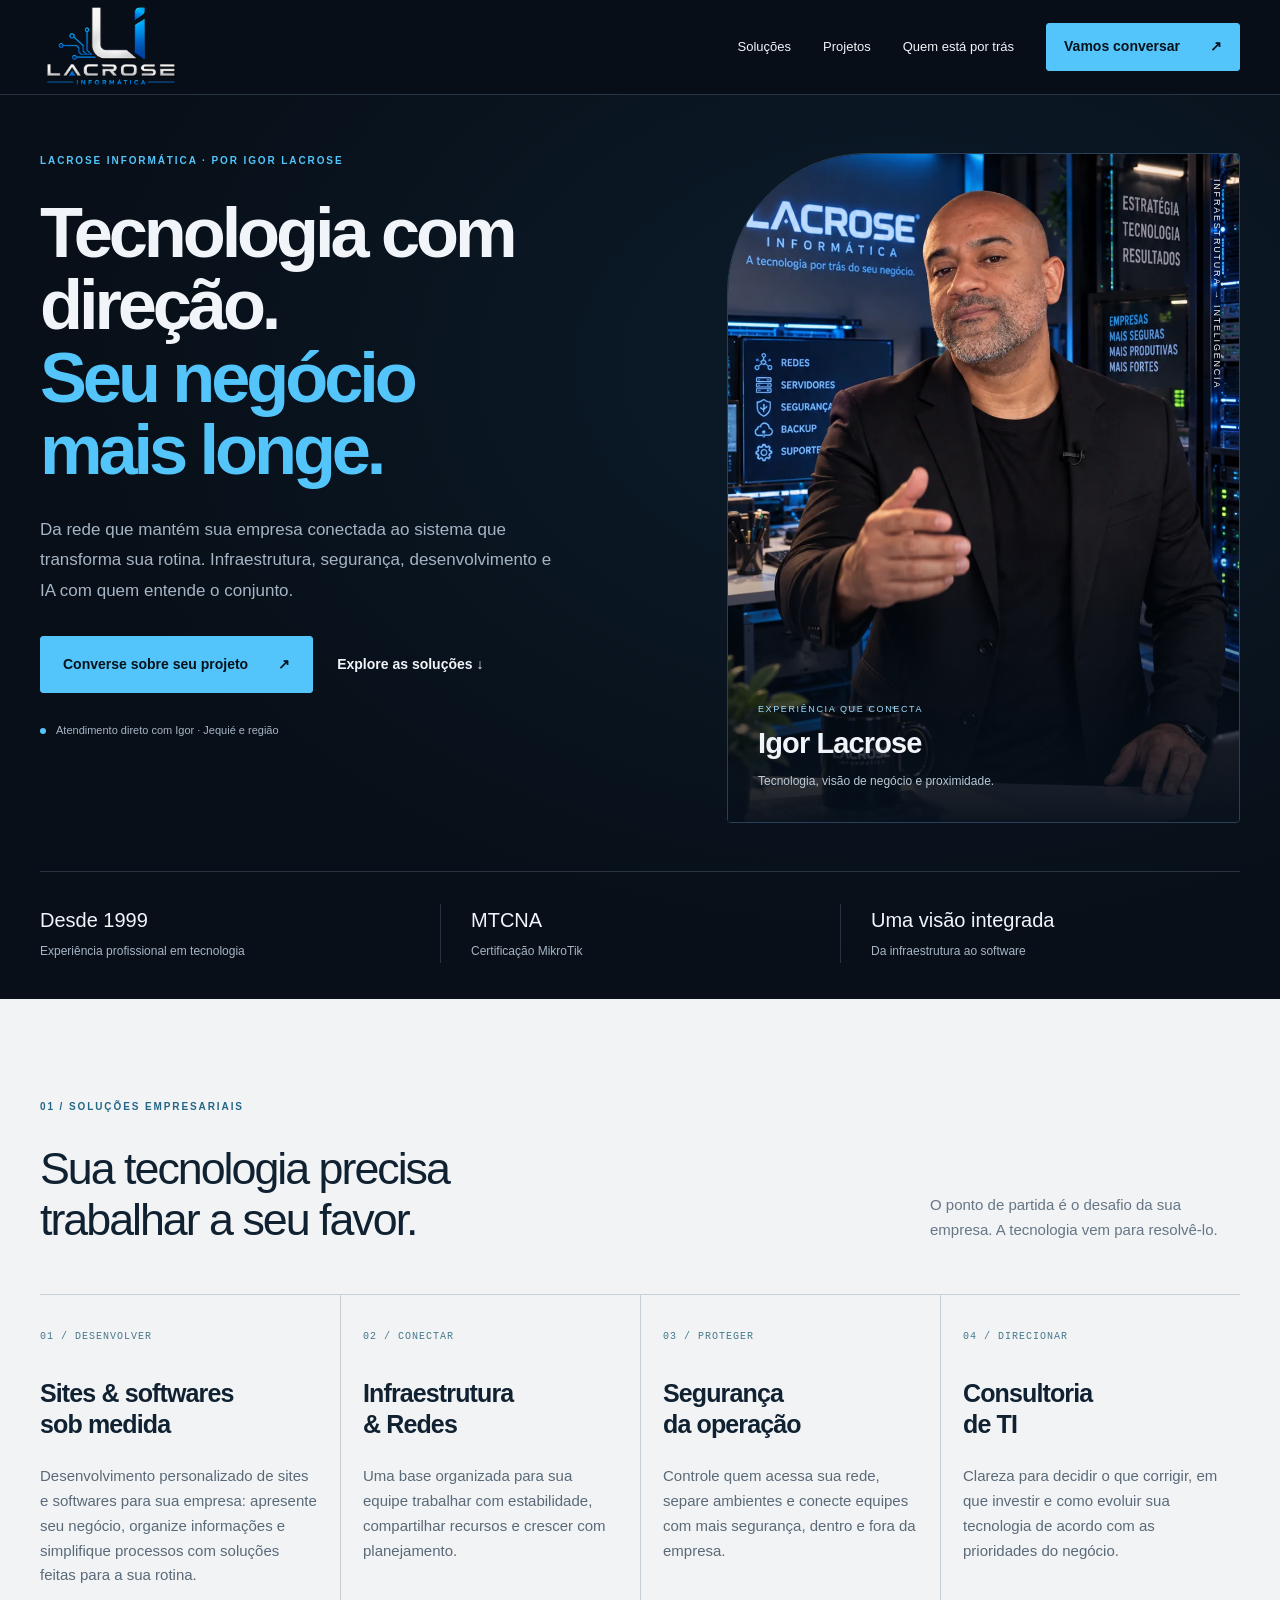
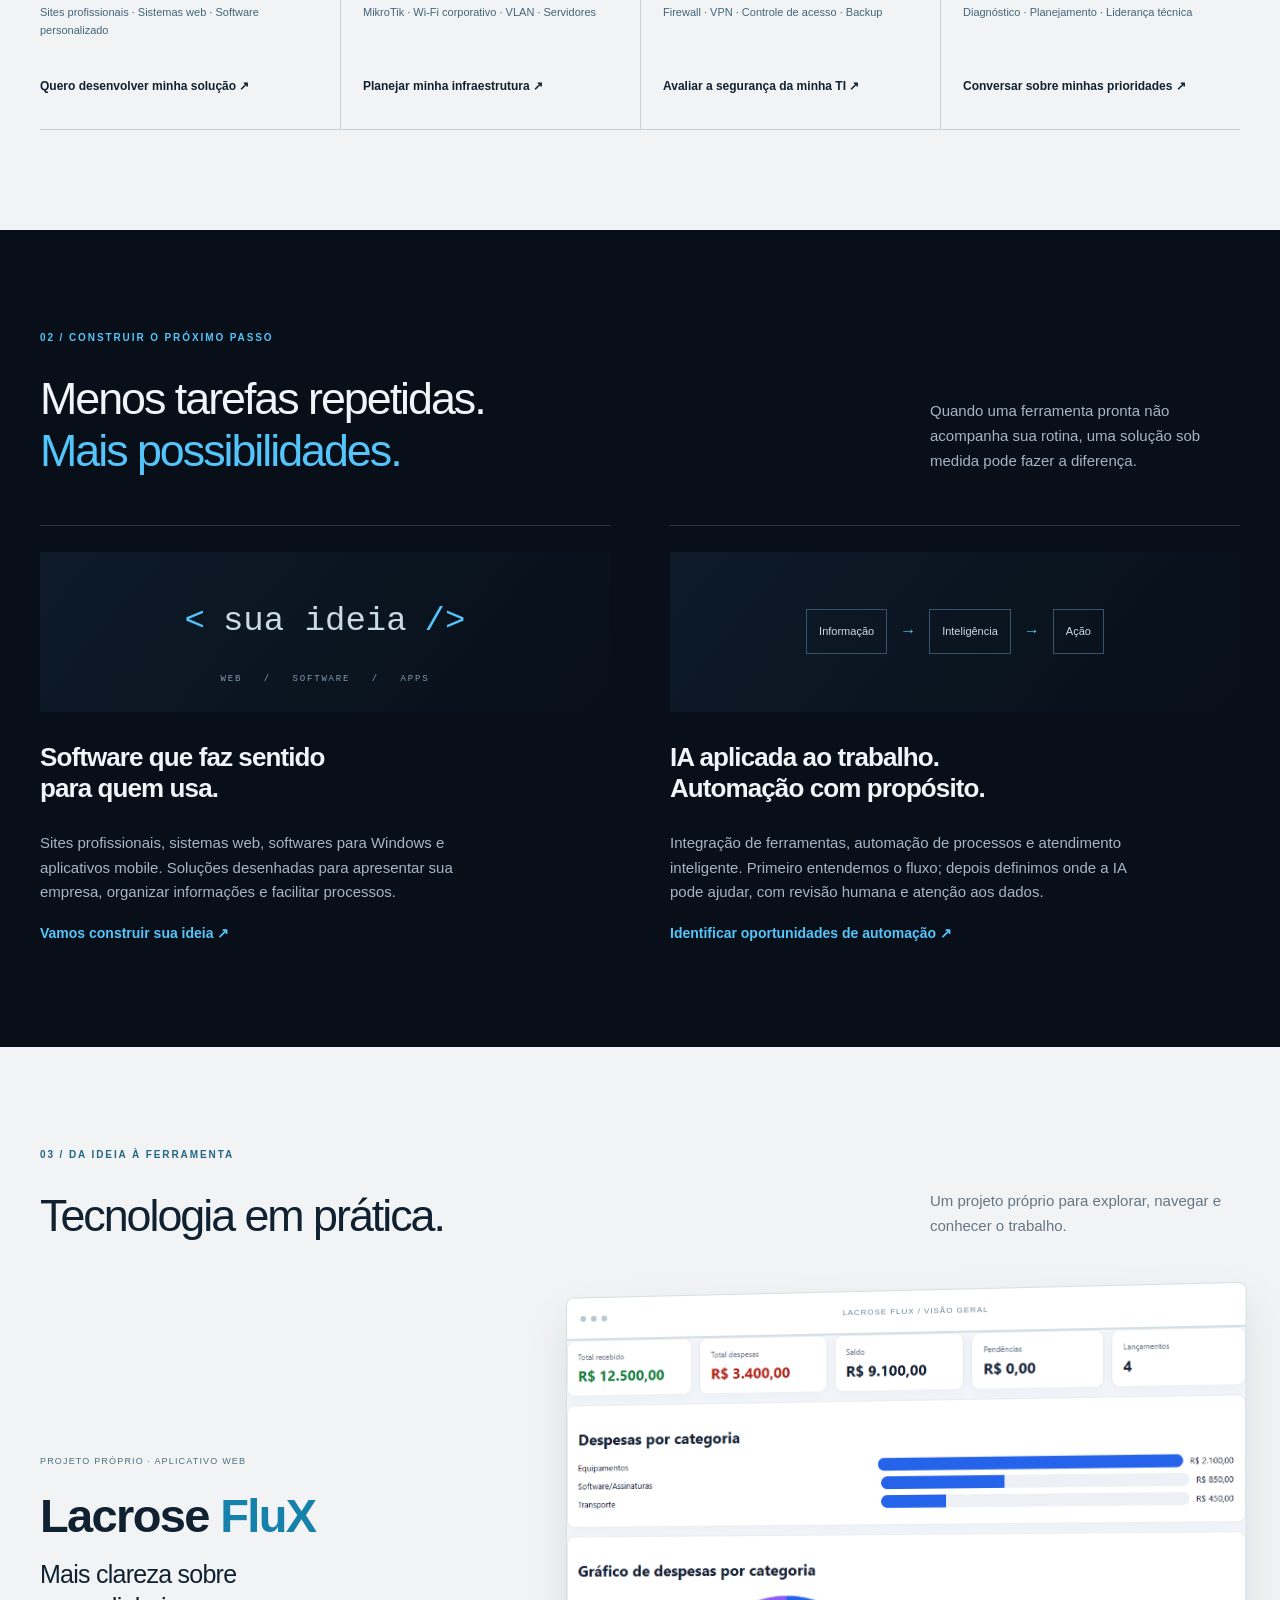
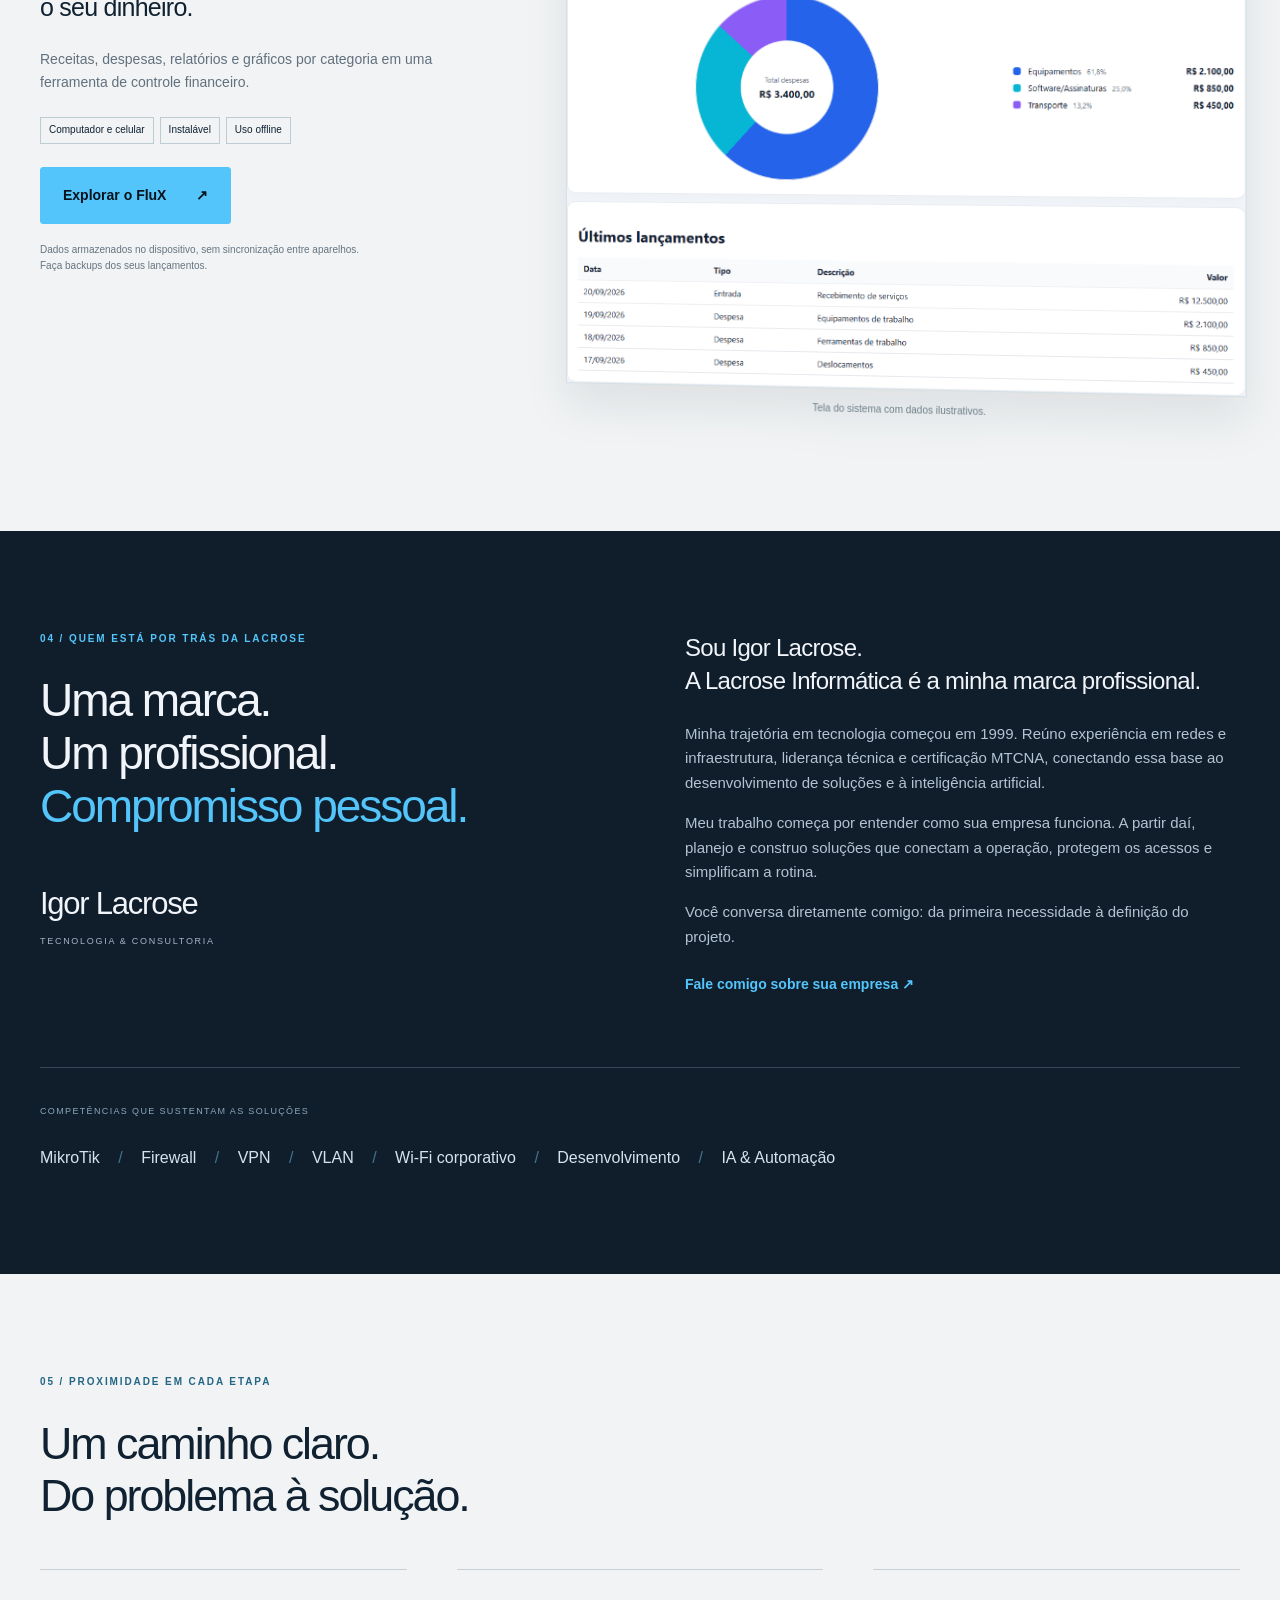
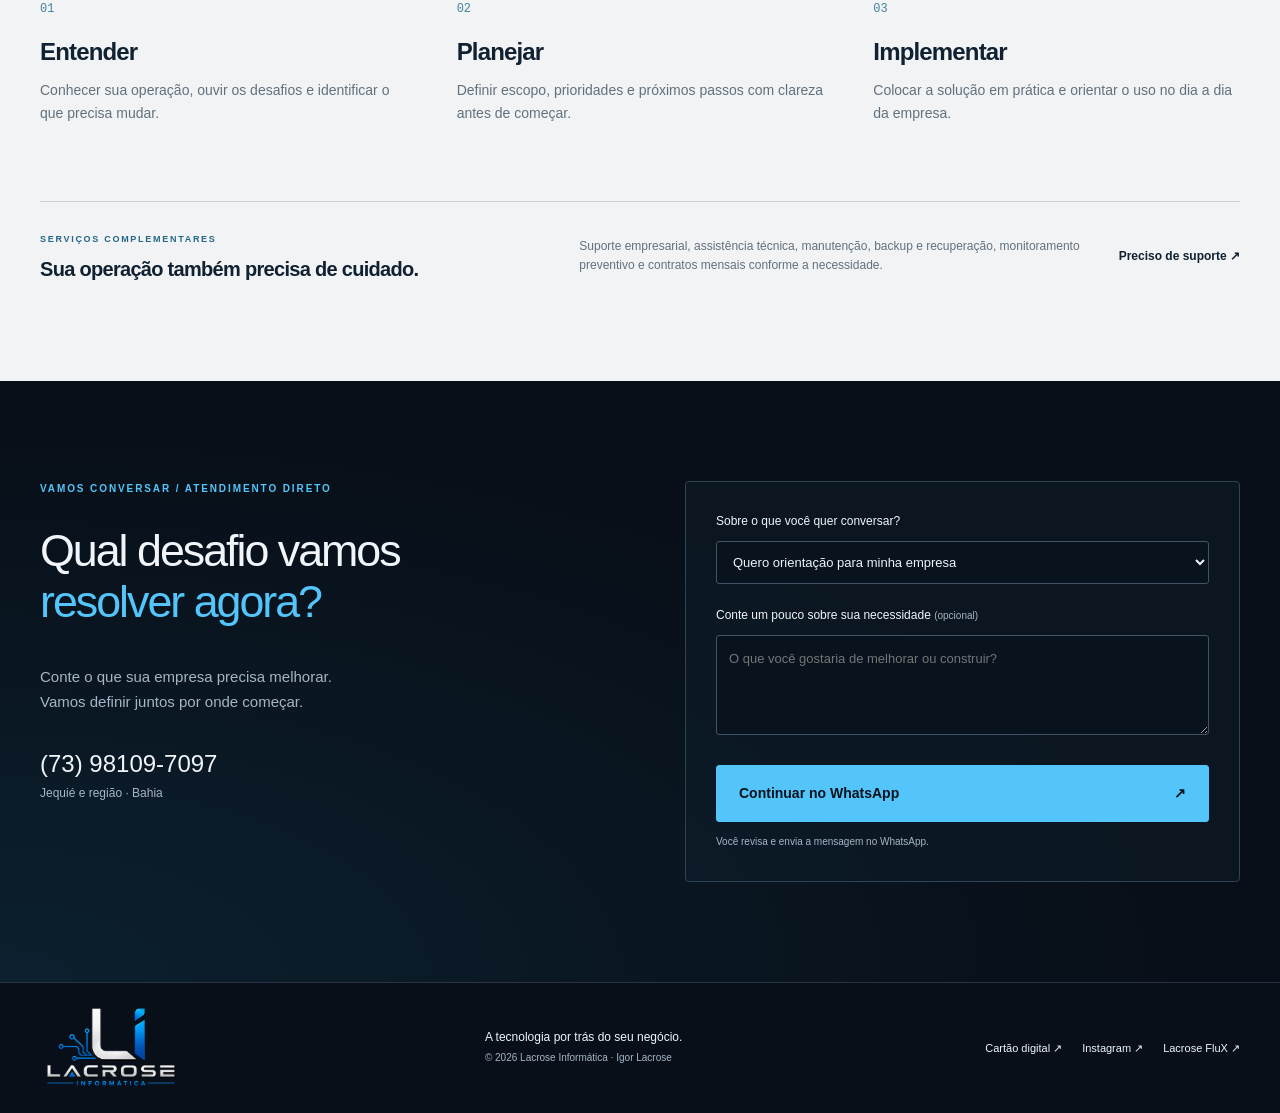
==== commit 7edb8194: "Add files via upload" ====
--- a/index.html
+++ b/index.html
@@ -1,8 +1,15 @@
 <!doctype html>
-<html lang="pt-BR"><head><meta charset="utf-8"><meta name="viewport" content="width=device-width,initial-scale=1"><title>Lacrose Informática | Tecnologia com direção. Por Igor Lacrose.</title><meta name="description" content="Infraestrutura, redes, segurança, desenvolvimento e IA para empresas. Atendimento direto com Igor Lacrose, profissional de tecnologia desde 1999. Jequié e região."><meta name="theme-color" content="#080f18"><link rel="icon" href="card/icon-192.png"><link rel="stylesheet" href="styles.css"><meta property="og:title" content="Lacrose Informática — Tecnologia com direção"><meta property="og:description" content="Da infraestrutura à inteligência artificial. Soluções para empresas, com Igor Lacrose."><meta property="og:image" content="https://lacrose-informatica.com.br/lacrose-logo-3d.png"></head>
+<html lang="pt-BR"><head><meta charset="utf-8"><meta name="viewport" content="width=device-width,initial-scale=1"><title>Lacrose Informática | Tecnologia com direção. Por Igor Lacrose.</title><meta name="description" content="Infraestrutura, redes, segurança, desenvolvimento e IA para empresas. Atendimento direto com Igor Lacrose, profissional de tecnologia desde 1999. Jequié e região."><meta name="theme-color" content="#080f18"><link rel="icon" href="card/icon-192.png"><link rel="stylesheet" href="styles.css"><meta property="og:title" content="Lacrose Informática — Tecnologia com direção"><meta property="og:description" content="Da infraestrutura à inteligência artificial. Soluções para empresas, com Igor Lacrose."><meta property="og:image" content="https://lacrose-informatica.com.br/lacrose-logo-3d.png"><style id="solucoes-quatro-itens">
+#solucoes .solutions{grid-template-columns:repeat(4,minmax(0,1fr))}
+#solucoes .solutions article{padding-right:22px;padding-left:22px;min-width:0}
+#solucoes .solutions article:first-child{padding-left:0}
+#solucoes .solutions h3{font-size:25px}
+@media(min-width:721px) and (max-width:1100px){#solucoes .solutions{grid-template-columns:repeat(2,minmax(0,1fr))}#solucoes .solutions article:nth-child(odd){padding-left:0;border-left:0}#solucoes .solutions article:nth-child(n+3){border-top:1px solid #c6d0d6}}
+@media(max-width:720px){#solucoes .solutions{grid-template-columns:1fr}#solucoes .solutions article,#solucoes .solutions article:first-child{padding:26px 0}#solucoes .solutions h3 br{display:initial}}
+</style></head>
 <body><a class="skip" href="#principal">Pular para o conteúdo</a><header><nav class="wrap"><a class="brand" href="#principal" aria-label="Lacrose Informática — início"><img src="lacrose-logo-3d.png" width="1672" height="941" alt="Lacrose Informática"></a><button id="menu" aria-expanded="false" aria-controls="links">Menu <span>☰</span></button><div id="links"><a href="#solucoes">Soluções</a><a href="#projetos">Projetos</a><a href="#igor">Quem está por trás</a><a class="button small" href="#contato">Vamos conversar <span>↗</span></a></div></nav></header>
 <main id="principal"><section class="hero"><div class="wrap hero-grid"><div class="hero-copy"><p class="eyebrow">LACROSE INFORMÁTICA · POR IGOR LACROSE</p><h1>Tecnologia com<br>direção.<br><em>Seu negócio<br>mais longe.</em></h1><p class="lead">Da rede que mantém sua empresa conectada ao sistema que transforma sua rotina. Infraestrutura, segurança, desenvolvimento e IA com quem entende o conjunto.</p><div class="actions"><a class="button" href="#contato">Converse sobre seu projeto <span>↗</span></a><a class="text-link" href="#solucoes">Explore as soluções ↓</a></div><div class="hero-note"><span class="dot"></span> Atendimento direto com Igor · Jequié e região</div></div><div class="hero-art"><img src="card/foto-conceito.webp" alt="Igor Lacrose em composição visual de tecnologia utilizada no cartão da marca" width="900" height="1600" fetchpriority="high"><div class="portrait-label"><span>EXPERIÊNCIA QUE CONECTA</span><strong>Igor Lacrose</strong><p>Tecnologia, visão de negócio e proximidade.</p></div><div class="vertical">INFRAESTRUTURA → INTELIGÊNCIA</div></div></div><div class="wrap proof"><div><strong>Desde 1999</strong><span>Experiência profissional em tecnologia</span></div><div><strong>MTCNA</strong><span>Certificação MikroTik</span></div><div><strong>Uma visão integrada</strong><span>Da infraestrutura ao software</span></div></div></section>
-<section class="section light" id="solucoes"><div class="wrap"><div class="heading"><div><p class="eyebrow">01 / SOLUÇÕES EMPRESARIAIS</p><h2>Sua tecnologia precisa<br>trabalhar a seu favor.</h2></div><p>O ponto de partida é o desafio da sua empresa. A tecnologia vem para resolvê-lo.</p></div><div class="solutions"><article><span class="number">01 / CONECTAR</span><h3>Infraestrutura<br>& Redes</h3><p>Uma base organizada para sua equipe trabalhar com estabilidade, compartilhar recursos e crescer com planejamento.</p><div class="tech">MikroTik · Wi-Fi corporativo · VLAN · Servidores</div><a href="#contato" data-interest="Infraestrutura & Redes">Planejar minha infraestrutura ↗</a></article><article><span class="number">02 / PROTEGER</span><h3>Segurança<br>da operação</h3><p>Controle quem acessa sua rede, separe ambientes e conecte equipes com mais segurança, dentro e fora da empresa.</p><div class="tech">Firewall · VPN · Controle de acesso · Backup</div><a href="#contato" data-interest="Segurança">Avaliar a segurança da minha TI ↗</a></article><article><span class="number">03 / DIRECIONAR</span><h3>Consultoria<br>de TI</h3><p>Clareza para decidir o que corrigir, em que investir e como evoluir sua tecnologia de acordo com as prioridades do negócio.</p><div class="tech">Diagnóstico · Planejamento · Liderança técnica</div><a href="#contato" data-interest="Consultoria de TI">Conversar sobre minhas prioridades ↗</a></article></div></div></section>
+<section class="section light" id="solucoes"><div class="wrap"><div class="heading"><div><p class="eyebrow">01 / SOLUÇÕES EMPRESARIAIS</p><h2>Sua tecnologia precisa<br>trabalhar a seu favor.</h2></div><p>O ponto de partida é o desafio da sua empresa. A tecnologia vem para resolvê-lo.</p></div><div class="solutions"><article><span class="number">01 / DESENVOLVER</span><h3>Sites & softwares<br>sob medida</h3><p>Desenvolvimento personalizado de sites e softwares para sua empresa: apresente seu negócio, organize informações e simplifique processos com soluções feitas para a sua rotina.</p><div class="tech">Sites profissionais · Sistemas web · Software personalizado</div><a href="#contato" data-interest="Desenvolvimento Web/Software/Apps">Quero desenvolver minha solução ↗</a></article><article><span class="number">02 / CONECTAR</span><h3>Infraestrutura<br>& Redes</h3><p>Uma base organizada para sua equipe trabalhar com estabilidade, compartilhar recursos e crescer com planejamento.</p><div class="tech">MikroTik · Wi-Fi corporativo · VLAN · Servidores</div><a href="#contato" data-interest="Infraestrutura & Redes">Planejar minha infraestrutura ↗</a></article><article><span class="number">03 / PROTEGER</span><h3>Segurança<br>da operação</h3><p>Controle quem acessa sua rede, separe ambientes e conecte equipes com mais segurança, dentro e fora da empresa.</p><div class="tech">Firewall · VPN · Controle de acesso · Backup</div><a href="#contato" data-interest="Segurança">Avaliar a segurança da minha TI ↗</a></article><article><span class="number">04 / DIRECIONAR</span><h3>Consultoria<br>de TI</h3><p>Clareza para decidir o que corrigir, em que investir e como evoluir sua tecnologia de acordo com as prioridades do negócio.</p><div class="tech">Diagnóstico · Planejamento · Liderança técnica</div><a href="#contato" data-interest="Consultoria de TI">Conversar sobre minhas prioridades ↗</a></article></div></div></section>
 <section class="section digital" id="desenvolvimento"><div class="wrap"><div class="heading"><div><p class="eyebrow">02 / CONSTRUIR O PRÓXIMO PASSO</p><h2>Menos tarefas repetidas.<br><em>Mais possibilidades.</em></h2></div><p>Quando uma ferramenta pronta não acompanha sua rotina, uma solução sob medida pode fazer a diferença.</p></div><div class="digital-grid"><article><div class="code-art" aria-hidden="true"><span>&lt;</span> sua ideia <span>/&gt;</span><small>WEB &nbsp; / &nbsp; SOFTWARE &nbsp; / &nbsp; APPS</small></div><h3>Software que faz sentido<br>para quem usa.</h3><p>Sites profissionais, sistemas web, softwares para Windows e aplicativos mobile. Soluções desenhadas para apresentar sua empresa, organizar informações e facilitar processos.</p><a class="text-link" href="#contato" data-interest="Desenvolvimento Web/Software/Apps">Vamos construir sua ideia ↗</a></article><article><div class="flow-art" aria-hidden="true"><span>Informação</span><b>→</b><span>Inteligência</span><b>→</b><span>Ação</span></div><h3>IA aplicada ao trabalho.<br>Automação com propósito.</h3><p>Integração de ferramentas, automação de processos e atendimento inteligente. Primeiro entendemos o fluxo; depois definimos onde a IA pode ajudar, com revisão humana e atenção aos dados.</p><a class="text-link" href="#contato" data-interest="IA & Automação">Identificar oportunidades de automação ↗</a></article></div></div></section>
 <section class="section light" id="projetos"><div class="wrap"><div class="heading"><div><p class="eyebrow">03 / DA IDEIA À FERRAMENTA</p><h2>Tecnologia em prática.</h2></div><p>Um projeto próprio para explorar, navegar e conhecer o trabalho.</p></div><div class="project"><div><span class="tag">PROJETO PRÓPRIO · APLICATIVO WEB</span><h3>Lacrose <em>FluX</em></h3><p class="project-title">Mais clareza sobre<br>o seu dinheiro.</p><p>Receitas, despesas, relatórios e gráficos por categoria em uma ferramenta de controle financeiro.</p><div class="pills"><span>Computador e celular</span><span>Instalável</span><span>Uso offline</span></div><a class="button" href="flux/" target="_blank" rel="noopener">Explorar o FluX <span>↗</span></a><small>Dados armazenados no dispositivo, sem sincronização entre aparelhos. Faça backups dos seus lançamentos.</small></div><figure><div class="browser"><i></i><i></i><i></i><span>LACROSE FLUX / VISÃO GERAL</span></div><a href="flux/" target="_blank" rel="noopener"><img src="lacrose-flux-demo.png" width="1100" height="850" loading="lazy" alt="Abrir Lacrose FluX: tela do sistema com resumo financeiro e gráfico por categoria"></a><figcaption>Tela do sistema com dados ilustrativos.</figcaption></figure></div></div></section>
 <section class="section about" id="igor"><div class="wrap about-grid"><div class="identity"><p class="eyebrow">04 / QUEM ESTÁ POR TRÁS DA LACROSE</p><h2>Uma marca.<br>Um profissional.<br><em>Compromisso pessoal.</em></h2><div class="signature">Igor Lacrose<span>TECNOLOGIA & CONSULTORIA</span></div></div><div><p class="intro">Sou Igor Lacrose.<br>A Lacrose Informática é a minha marca profissional.</p><p>Minha trajetória em tecnologia começou em 1999. Reúno experiência em redes e infraestrutura, liderança técnica e certificação MTCNA, conectando essa base ao desenvolvimento de soluções e à inteligência artificial.</p><p>Meu trabalho começa por entender como sua empresa funciona. A partir daí, planejo e construo soluções que conectam a operação, protegem os acessos e simplificam a rotina.</p><p>Você conversa diretamente comigo: da primeira necessidade à definição do projeto.</p><a class="text-link" href="#contato">Fale comigo sobre sua empresa ↗</a></div></div><div class="wrap competence"><span>COMPETÊNCIAS QUE SUSTENTAM AS SOLUÇÕES</span><div>MikroTik <i>/</i> Firewall <i>/</i> VPN <i>/</i> VLAN <i>/</i> Wi-Fi corporativo <i>/</i> Desenvolvimento <i>/</i> IA & Automação</div></div></section>
